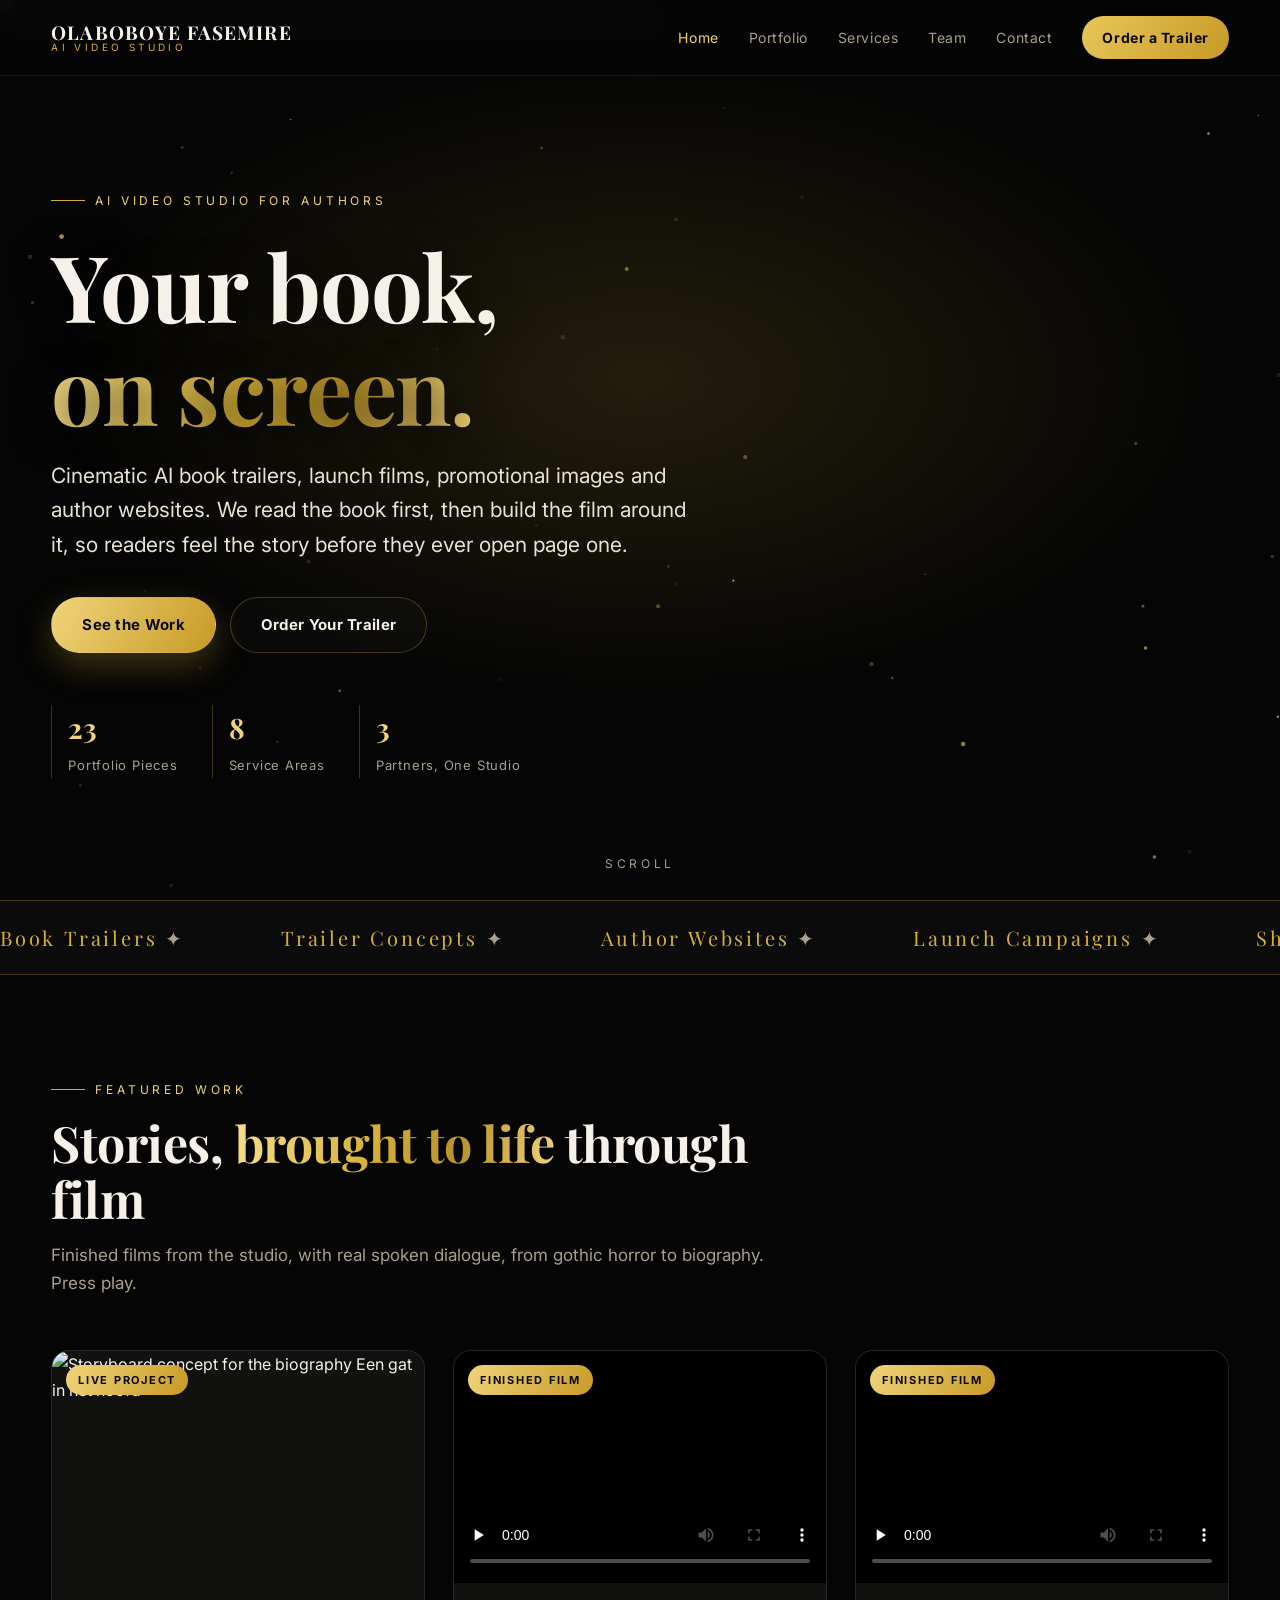
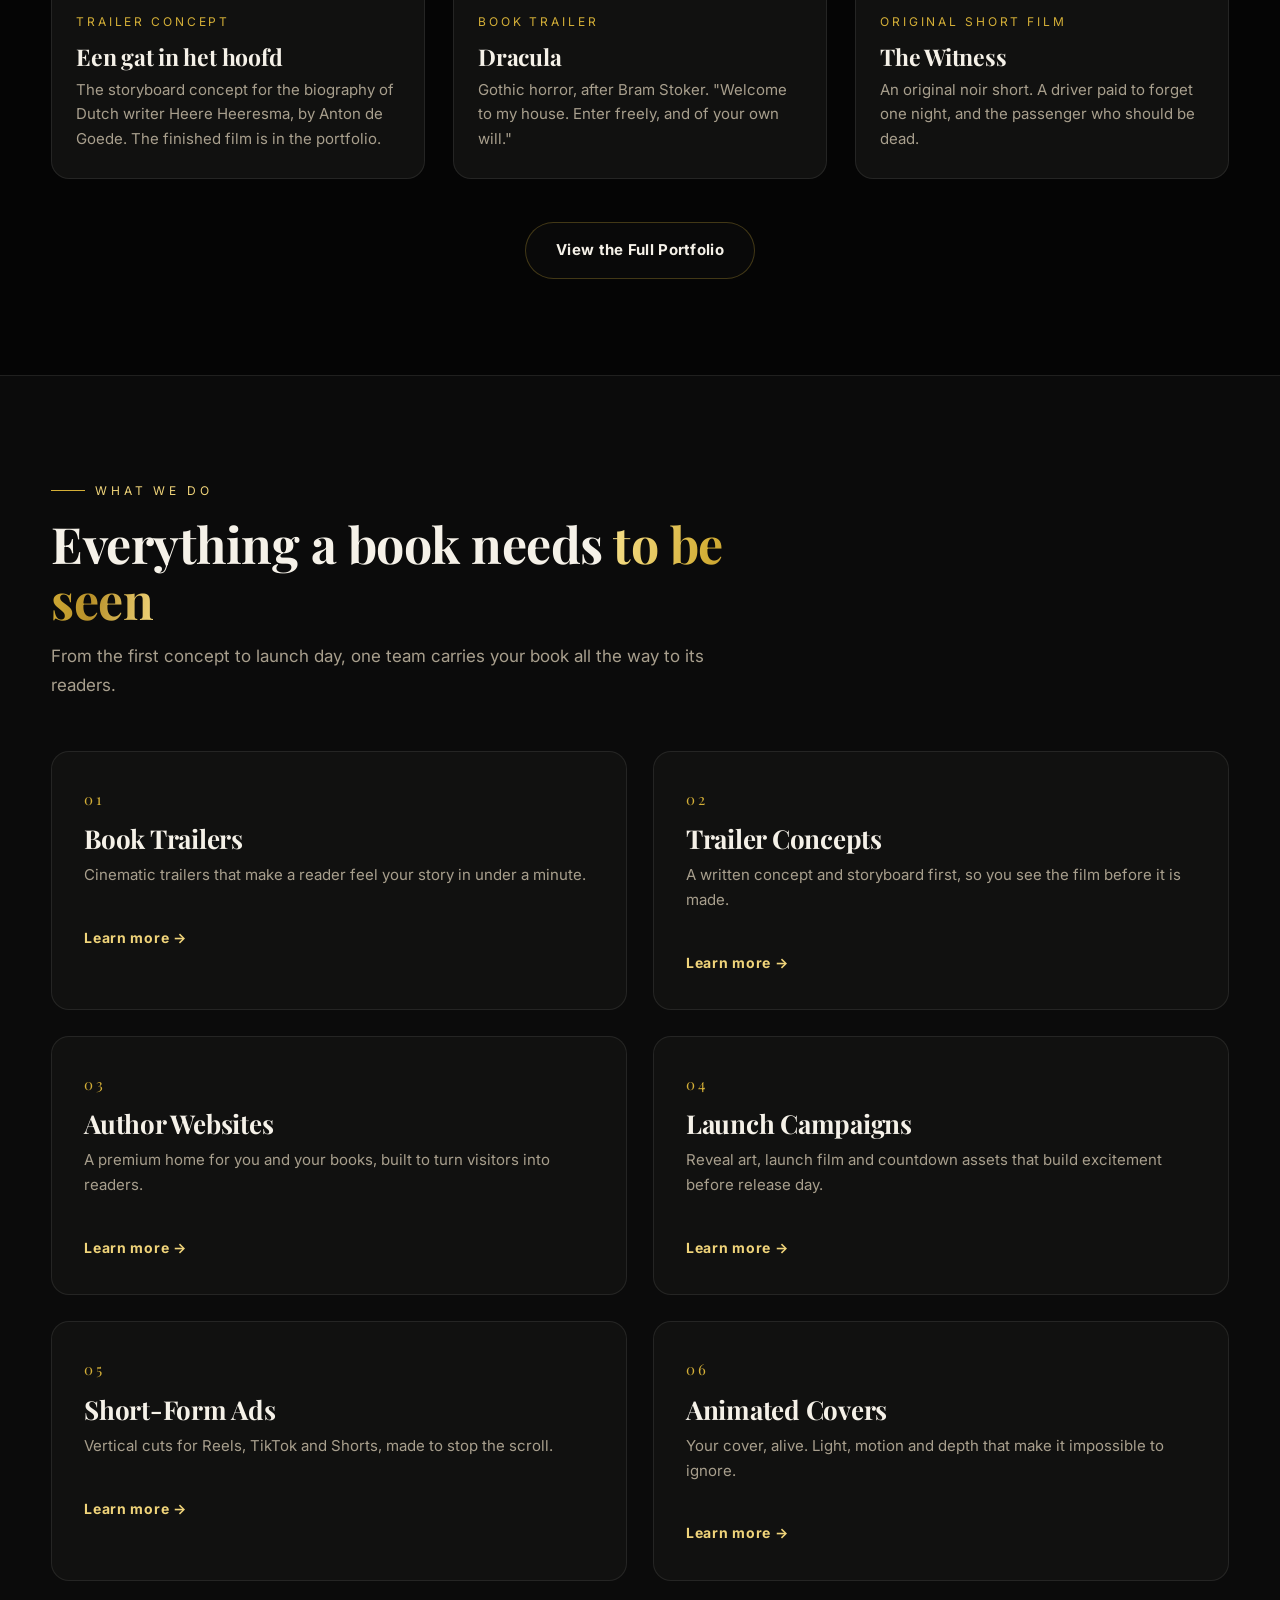
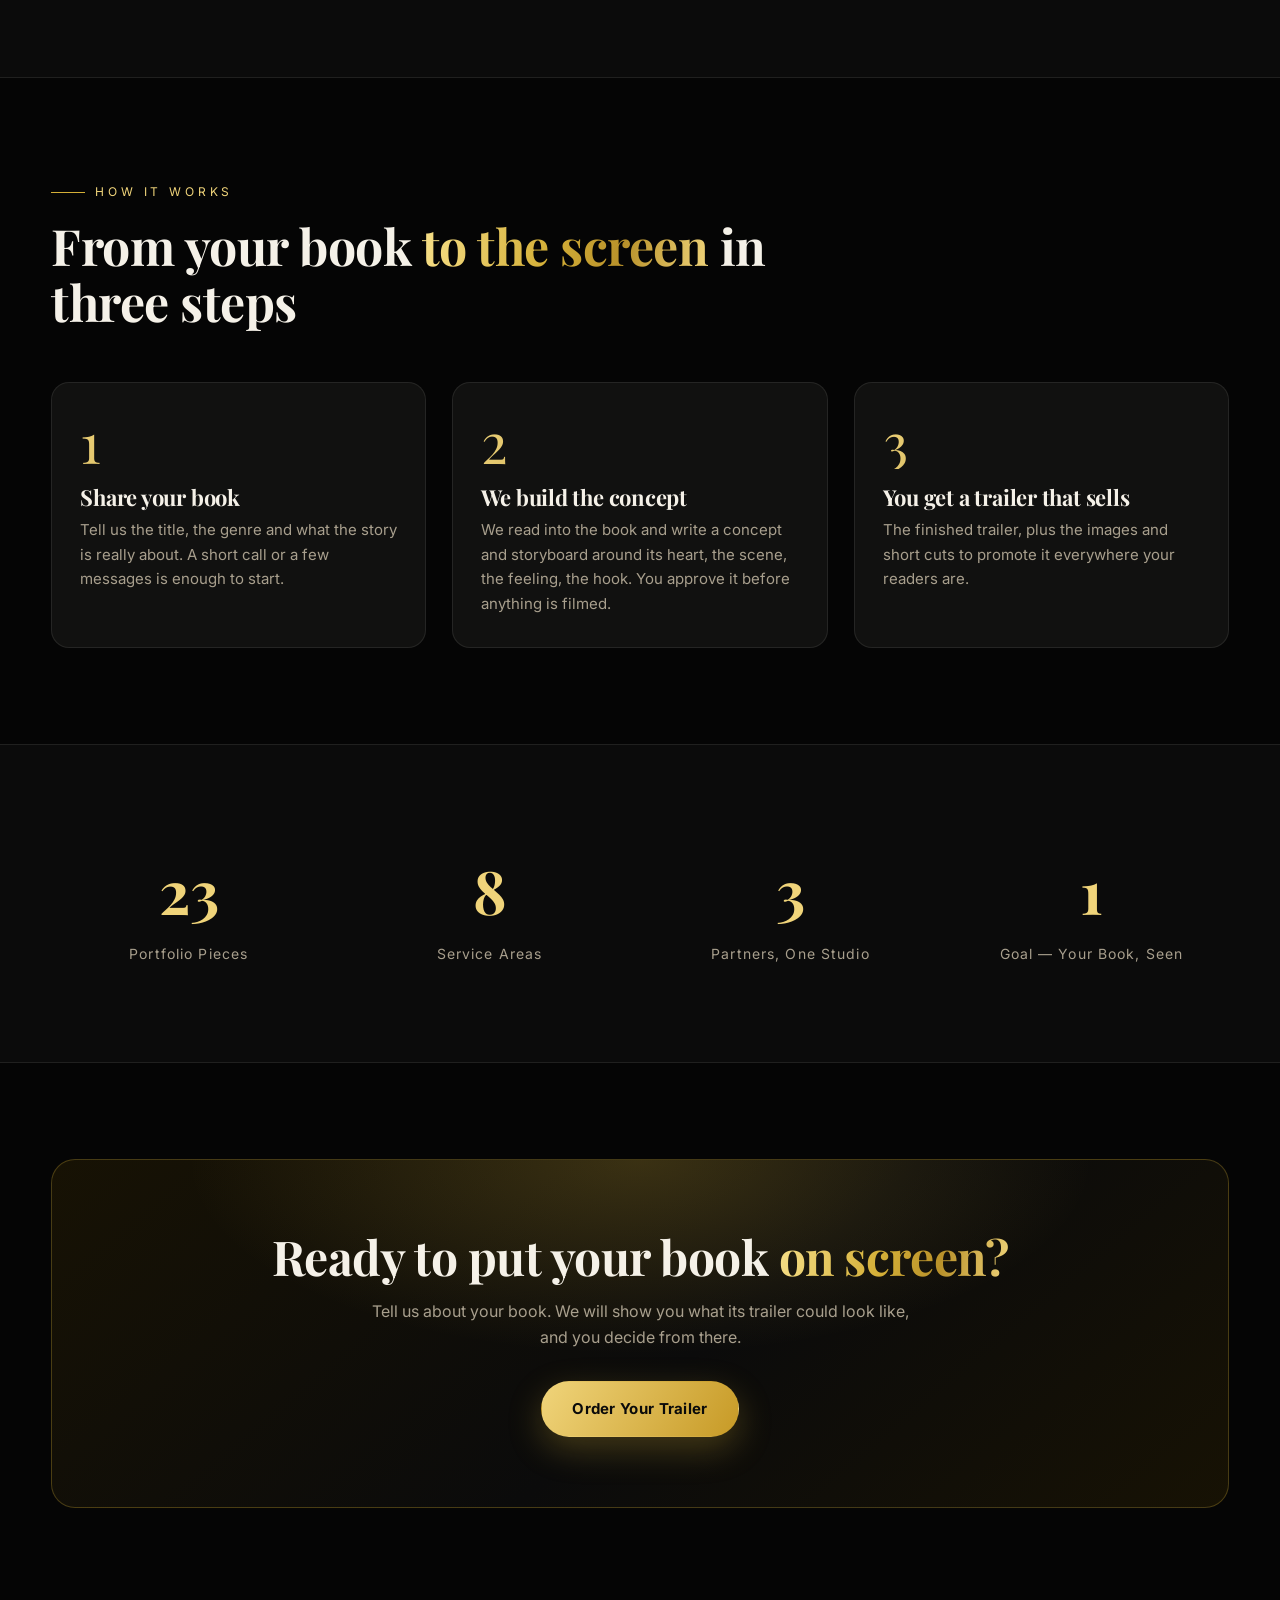
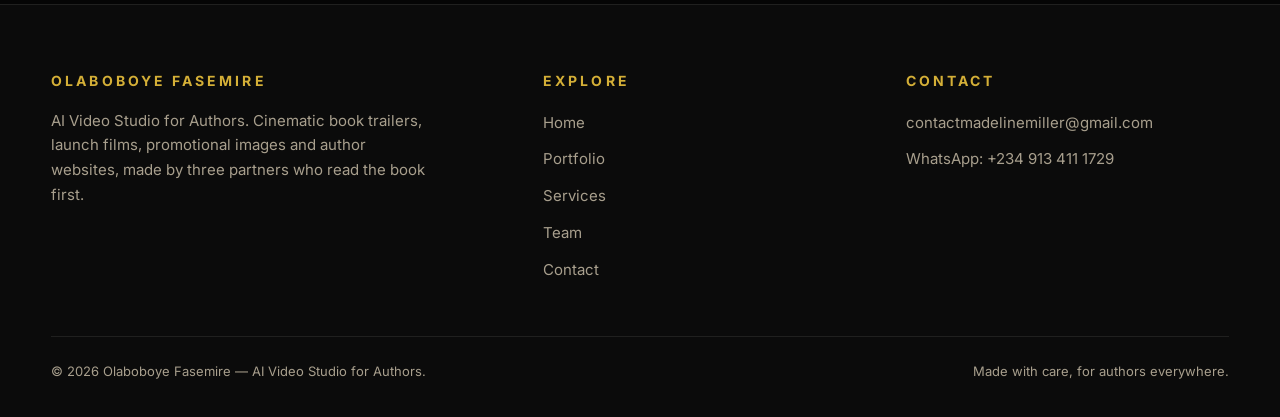
==== index.html @ dd913c68 "AI Video Studio website" ====
<!DOCTYPE html>
<html lang="en">
<head>
  <meta charset="UTF-8">
  <meta name="viewport" content="width=device-width, initial-scale=1.0">
  <title>Olaboboye Fasemire — AI Video Studio for Authors</title>
  <meta name="description" content="Cinematic AI book trailers, launch films, promotional images and author websites. We read the book first, then build the film around it.">
  <link rel="preconnect" href="https://fonts.googleapis.com">
  <link rel="preconnect" href="https://fonts.gstatic.com" crossorigin>
  <link href="https://fonts.googleapis.com/css2?family=Playfair+Display:wght@600;700;800&family=Inter:wght@400;500;600;700&display=swap" rel="stylesheet">
  <link rel="stylesheet" href="styles.css">
</head>
<body data-page="home">

<header class="nav">
  <div class="nav-inner">
    <a class="logo" href="index.html"><strong>OLABOBOYE FASEMIRE</strong><span>AI Video Studio</span></a>
    <nav class="nav-links">
      <a href="index.html" data-nav="home">Home</a>
      <a href="portfolio.html" data-nav="portfolio">Portfolio</a>
      <a href="services.html" data-nav="services">Services</a>
      <a href="team.html" data-nav="team">Team</a>
      <a href="contact.html" data-nav="contact">Contact</a>
      <a class="nav-cta" href="contact.html">Order a Trailer</a>
    </nav>
    <button class="burger" aria-label="Menu">&#9776;</button>
  </div>
</header>

<main>
  <!-- HERO -->
  <section class="hero">
    <div class="hero-bg"><img src="assets/promo-poster.webp" alt="An open book glowing with golden light, pages turning into birds flying into a dark sky"></div>
    <canvas id="gold-dust"></canvas>
    <div class="wrap hero-inner">
      <span class="eyebrow">AI Video Studio for Authors</span>
      <h1>Your book,<br><span class="gold-text">on screen.</span></h1>
      <p class="lead">Cinematic AI book trailers, launch films, promotional images and author websites. We read the book first, then build the film around it, so readers feel the story before they ever open page one.</p>
      <div class="hero-actions">
        <a class="btn btn-gold" href="portfolio.html">See the Work</a>
        <a class="btn btn-ghost" href="contact.html">Order Your Trailer</a>
      </div>
      <div class="hero-meta">
        <div><strong>23</strong><span>Portfolio Pieces</span></div>
        <div><strong>8</strong><span>Service Areas</span></div>
        <div><strong>3</strong><span>Partners, One Studio</span></div>
      </div>
    </div>
    <div class="scroll-hint">Scroll</div>
  </section>

  <!-- MARQUEE -->
  <div class="marquee" aria-hidden="true">
    <div class="marquee-track">
      <span>Book Trailers <i>&#10022;</i></span><span>Trailer Concepts <i>&#10022;</i></span><span>Author Websites <i>&#10022;</i></span><span>Launch Campaigns <i>&#10022;</i></span><span>Short-Form Ads <i>&#10022;</i></span><span>Animated Covers <i>&#10022;</i></span><span>Author Spotlights <i>&#10022;</i></span><span>Promotional Images <i>&#10022;</i></span>
      <span>Book Trailers <i>&#10022;</i></span><span>Trailer Concepts <i>&#10022;</i></span><span>Author Websites <i>&#10022;</i></span><span>Launch Campaigns <i>&#10022;</i></span><span>Short-Form Ads <i>&#10022;</i></span><span>Animated Covers <i>&#10022;</i></span><span>Author Spotlights <i>&#10022;</i></span><span>Promotional Images <i>&#10022;</i></span>
    </div>
  </div>

  <!-- FEATURED WORK -->
  <section class="section">
    <div class="wrap">
      <div class="section-head reveal">
        <span class="eyebrow">Featured Work</span>
        <h2>Stories, <span class="gold-text">brought to life</span> through film</h2>
        <p>Finished films from the studio, with real spoken dialogue, from gothic horror to biography. Press play.</p>
      </div>
      <div class="grid">
        <article class="work-card reveal" data-tilt data-cat="concept">
          <div class="work-media"><img src="assets/concept-heeresma-storyboard.png" alt="Storyboard concept for the biography Een gat in het hoofd"><span class="badge live">Live Project</span></div>
          <div class="work-body">
            <span class="work-cat">Trailer Concept</span>
            <h3>Een gat in het hoofd</h3>
            <p>The storyboard concept for the biography of Dutch writer Heere Heeresma, by Anton de Goede. The finished film is in the portfolio.</p>
          </div>
        </article>
        <article class="work-card reveal" data-tilt data-cat="trailer">
          <div class="work-media video"><video controls preload="none" poster="assets/posters/dracula.jpg" src="assets/videos/dracula.mp4"></video><span class="badge film">Finished Film</span></div>
          <div class="work-body">
            <span class="work-cat">Book Trailer</span>
            <h3>Dracula</h3>
            <p>Gothic horror, after Bram Stoker. "Welcome to my house. Enter freely, and of your own will."</p>
          </div>
        </article>
        <article class="work-card reveal" data-tilt data-cat="trailer">
          <div class="work-media video"><video controls preload="none" poster="assets/posters/the-witness.jpg" src="assets/videos/the-witness.mp4"></video><span class="badge film">Finished Film</span></div>
          <div class="work-body">
            <span class="work-cat">Original Short Film</span>
            <h3>The Witness</h3>
            <p>An original noir short. A driver paid to forget one night, and the passenger who should be dead.</p>
          </div>
        </article>
      </div>
      <div style="text-align:center; margin-top:44px;" class="reveal">
        <a class="btn btn-ghost" href="portfolio.html">View the Full Portfolio</a>
      </div>
    </div>
  </section>

  <!-- SERVICES PREVIEW -->
  <section class="section alt">
    <div class="wrap">
      <div class="section-head reveal">
        <span class="eyebrow">What We Do</span>
        <h2>Everything a book needs <span class="gold-text">to be seen</span></h2>
        <p>From the first concept to launch day, one team carries your book all the way to its readers.</p>
      </div>
      <div class="services-grid">
        <div class="service-card reveal" data-tilt>
          <span class="service-num">01</span>
          <h3>Book Trailers</h3>
          <p>Cinematic trailers that make a reader feel your story in under a minute.</p>
          <a class="card-link" href="services.html">Learn more &rarr;</a>
        </div>
        <div class="service-card reveal" data-tilt>
          <span class="service-num">02</span>
          <h3>Trailer Concepts</h3>
          <p>A written concept and storyboard first, so you see the film before it is made.</p>
          <a class="card-link" href="services.html">Learn more &rarr;</a>
        </div>
        <div class="service-card reveal" data-tilt>
          <span class="service-num">03</span>
          <h3>Author Websites</h3>
          <p>A premium home for you and your books, built to turn visitors into readers.</p>
          <a class="card-link" href="services.html">Learn more &rarr;</a>
        </div>
        <div class="service-card reveal" data-tilt>
          <span class="service-num">04</span>
          <h3>Launch Campaigns</h3>
          <p>Reveal art, launch film and countdown assets that build excitement before release day.</p>
          <a class="card-link" href="services.html">Learn more &rarr;</a>
        </div>
        <div class="service-card reveal" data-tilt>
          <span class="service-num">05</span>
          <h3>Short-Form Ads</h3>
          <p>Vertical cuts for Reels, TikTok and Shorts, made to stop the scroll.</p>
          <a class="card-link" href="services.html">Learn more &rarr;</a>
        </div>
        <div class="service-card reveal" data-tilt>
          <span class="service-num">06</span>
          <h3>Animated Covers</h3>
          <p>Your cover, alive. Light, motion and depth that make it impossible to ignore.</p>
          <a class="card-link" href="services.html">Learn more &rarr;</a>
        </div>
      </div>
    </div>
  </section>

  <!-- HOW IT WORKS -->
  <section class="section">
    <div class="wrap">
      <div class="section-head reveal">
        <span class="eyebrow">How It Works</span>
        <h2>From your book <span class="gold-text">to the screen</span> in three steps</h2>
      </div>
      <div class="steps">
        <div class="step reveal">
          <div class="step-num">1</div>
          <h3>Share your book</h3>
          <p>Tell us the title, the genre and what the story is really about. A short call or a few messages is enough to start.</p>
        </div>
        <div class="step reveal">
          <div class="step-num">2</div>
          <h3>We build the concept</h3>
          <p>We read into the book and write a concept and storyboard around its heart, the scene, the feeling, the hook. You approve it before anything is filmed.</p>
        </div>
        <div class="step reveal">
          <div class="step-num">3</div>
          <h3>You get a trailer that sells</h3>
          <p>The finished trailer, plus the images and short cuts to promote it everywhere your readers are.</p>
        </div>
      </div>
    </div>
  </section>

  <!-- STATS -->
  <section class="section alt">
    <div class="wrap">
      <div class="stats">
        <div class="stat reveal"><strong>23</strong><span>Portfolio Pieces</span></div>
        <div class="stat reveal"><strong>8</strong><span>Service Areas</span></div>
        <div class="stat reveal"><strong>3</strong><span>Partners, One Studio</span></div>
        <div class="stat reveal"><strong>1</strong><span>Goal — Your Book, Seen</span></div>
      </div>
    </div>
  </section>

  <!-- CTA -->
  <section class="section">
    <div class="wrap">
      <div class="cta-band reveal">
        <h2>Ready to put your book <span class="gold-text">on screen?</span></h2>
        <p>Tell us about your book. We will show you what its trailer could look like, and you decide from there.</p>
        <a class="btn btn-gold" href="contact.html">Order Your Trailer</a>
      </div>
    </div>
  </section>
</main>

<footer>
  <div class="wrap">
    <div class="foot-grid">
      <div>
        <h4>Olaboboye Fasemire</h4>
        <p>AI Video Studio for Authors. Cinematic book trailers, launch films, promotional images and author websites, made by three partners who read the book first.</p>
      </div>
      <div>
        <h4>Explore</h4>
        <ul>
          <li><a href="index.html">Home</a></li>
          <li><a href="portfolio.html">Portfolio</a></li>
          <li><a href="services.html">Services</a></li>
          <li><a href="team.html">Team</a></li>
          <li><a href="contact.html">Contact</a></li>
        </ul>
      </div>
      <div>
        <h4>Contact</h4>
        <ul>
          <li><a href="mailto:contactmadelinemiller@gmail.com">contactmadelinemiller@gmail.com</a></li>
          <li><a href="https://wa.me/2349134111729" target="_blank" rel="noopener">WhatsApp: +234 913 411 1729</a></li>
        </ul>
      </div>
    </div>
    <div class="foot-bottom">
      <span>&copy; <span id="year">2026</span> Olaboboye Fasemire — AI Video Studio for Authors.</span>
      <span>Made with care, for authors everywhere.</span>
    </div>
  </div>
</footer>

<div class="lightbox" id="lightbox" role="dialog" aria-label="Image viewer">
  <button class="lightbox-close" aria-label="Close">&times;</button>
  <figure><img src="" alt=""><figcaption></figcaption></figure>
</div>

<script src="script.js"></script>
</body>
</html>
---- styles.css ----
/* ============================================================
   OLABOBOYE FASEMIRE — AI VIDEO STUDIO FOR AUTHORS
   Black primary, gold accent. Premium, cinematic, animated.
   ============================================================ */
:root {
  --black: #050505;
  --coal: #0b0b0b;
  --panel: #111110;
  --panel-2: #161614;
  --gold: #d4af37;
  --gold-2: #f0d47a;
  --gold-3: #a8821f;
  --cream: #f5f1e8;
  --muted: #a89f8d;
  --line: rgba(212, 175, 55, 0.28);
  --line-soft: rgba(245, 241, 232, 0.09);
  --shadow: 0 24px 60px rgba(0, 0, 0, 0.6);
  --radius: 18px;
}

* { margin: 0; padding: 0; box-sizing: border-box; }

html { scroll-behavior: smooth; }

body {
  background: var(--black);
  color: var(--cream);
  font-family: "Inter", system-ui, -apple-system, sans-serif;
  font-size: 16px;
  line-height: 1.65;
  overflow-x: hidden;
}

img { display: block; max-width: 100%; }
a { color: inherit; text-decoration: none; }
ul { list-style: none; }

h1, h2, h3, .serif {
  font-family: "Playfair Display", Georgia, serif;
  font-weight: 700;
  line-height: 1.12;
  letter-spacing: -0.01em;
}

.gold-text {
  background: linear-gradient(100deg, #f7e08a 0%, #d4af37 45%, #b8912a 70%, #f0d47a 100%);
  -webkit-background-clip: text;
  background-clip: text;
  color: transparent;
}

.wrap { width: min(1180px, 92%); margin: 0 auto; }

/* ---------- Nav ---------- */
.nav {
  position: fixed; inset: 0 0 auto 0; z-index: 50;
  background: rgba(5, 5, 5, 0.82);
  backdrop-filter: blur(14px);
  -webkit-backdrop-filter: blur(14px);
  border-bottom: 1px solid var(--line-soft);
}
.nav-inner {
  width: min(1180px, 92%); margin: 0 auto;
  display: flex; align-items: center; justify-content: space-between;
  padding: 16px 0;
}
.logo { display: flex; flex-direction: column; line-height: 1.1; }
.logo strong {
  font-family: "Playfair Display", Georgia, serif;
  font-size: 19px; letter-spacing: 0.06em; color: var(--cream);
}
.logo span { font-size: 10px; letter-spacing: 0.34em; color: var(--gold); text-transform: uppercase; }
.nav-links { display: flex; gap: 30px; align-items: center; }
.nav-links a {
  font-size: 14px; letter-spacing: 0.04em; color: var(--muted);
  transition: color 0.25s;
}
.nav-links a:hover, .nav-links a.active { color: var(--gold-2); }
.nav-cta {
  background: linear-gradient(120deg, #e8c65a, #c79a26);
  color: #0a0a0a !important; font-weight: 700;
  padding: 10px 20px; border-radius: 999px; font-size: 14px;
  transition: transform 0.25s, box-shadow 0.25s;
}
.nav-cta:hover { transform: translateY(-2px); box-shadow: 0 10px 30px rgba(212, 175, 55, 0.35); }
.burger { display: none; background: none; border: 1px solid var(--line); color: var(--gold-2); font-size: 20px; padding: 6px 12px; border-radius: 10px; cursor: pointer; }

/* ---------- Buttons ---------- */
.btn {
  display: inline-block; padding: 15px 30px; border-radius: 999px;
  font-weight: 700; font-size: 15px; letter-spacing: 0.02em;
  transition: transform 0.25s, box-shadow 0.25s, background 0.25s;
  border: 1px solid transparent; cursor: pointer;
}
.btn-gold {
  background: linear-gradient(120deg, #f0d47a, #c79a26);
  color: #0a0a0a; box-shadow: 0 12px 34px rgba(212, 175, 55, 0.28);
}
.btn-gold:hover { transform: translateY(-3px); box-shadow: 0 18px 44px rgba(212, 175, 55, 0.4); }
.btn-ghost { border-color: var(--line); color: var(--cream); background: rgba(255, 255, 255, 0.02); }
.btn-ghost:hover { border-color: var(--gold); color: var(--gold-2); transform: translateY(-3px); }

/* ---------- Hero ---------- */
.hero {
  position: relative; min-height: 100svh;
  display: flex; align-items: center;
  padding: 150px 0 90px; overflow: hidden;
}
.hero-bg { position: absolute; inset: 0; z-index: 0; }
.hero-bg img { width: 100%; height: 100%; object-fit: cover; object-position: center 30%; }
.hero-bg::after {
  content: ""; position: absolute; inset: 0;
  background:
    radial-gradient(ellipse 70% 55% at 50% 42%, rgba(212, 175, 55, 0.14), transparent 65%),
    linear-gradient(180deg, rgba(5,5,5,0.82) 0%, rgba(5,5,5,0.55) 45%, rgba(5,5,5,0.97) 100%);
}
#gold-dust { position: absolute; inset: 0; z-index: 1; pointer-events: none; }
.hero-inner { position: relative; z-index: 2; }
.eyebrow {
  display: inline-flex; align-items: center; gap: 10px;
  font-size: 12px; letter-spacing: 0.32em; text-transform: uppercase; color: var(--gold-2);
}
.eyebrow::before { content: ""; width: 34px; height: 1px; background: var(--gold); }
.hero h1 { font-size: clamp(46px, 7.2vw, 92px); margin: 22px 0 20px; text-shadow: 0 6px 40px rgba(0,0,0,0.7); }
.hero p.lead { font-size: clamp(17px, 2vw, 21px); color: #e8e2d4; max-width: 640px; }
.hero-actions { display: flex; gap: 14px; flex-wrap: wrap; margin-top: 34px; }
.hero-meta { display: flex; gap: 34px; flex-wrap: wrap; margin-top: 52px; }
.hero-meta div { border-left: 1px solid var(--line); padding-left: 16px; }
.hero-meta strong { display: block; font-family: "Playfair Display", Georgia, serif; font-size: 28px; color: var(--gold-2); }
.hero-meta span { font-size: 13px; color: var(--muted); letter-spacing: 0.06em; }
.scroll-hint { position: absolute; bottom: 26px; left: 50%; transform: translateX(-50%); z-index: 2; color: var(--muted); font-size: 12px; letter-spacing: 0.3em; text-transform: uppercase; animation: bob 2.2s ease-in-out infinite; }
@keyframes bob { 0%, 100% { transform: translate(-50%, 0); } 50% { transform: translate(-50%, 8px); } }

/* ---------- Page hero (inner pages) ---------- */
.page-hero { padding: 170px 0 60px; position: relative; overflow: hidden; }
.page-hero::after {
  content: ""; position: absolute; inset: 0; pointer-events: none;
  background: radial-gradient(ellipse 60% 50% at 50% 0%, rgba(212, 175, 55, 0.12), transparent 70%);
}
.page-hero h1 { font-size: clamp(38px, 5.4vw, 64px); margin: 18px 0 14px; position: relative; z-index: 1; }
.page-hero p { color: var(--muted); max-width: 640px; font-size: 18px; position: relative; z-index: 1; }

/* ---------- Sections ---------- */
.section { padding: 96px 0; }
.section.alt { background: var(--coal); border-top: 1px solid var(--line-soft); border-bottom: 1px solid var(--line-soft); }
.section-head { max-width: 720px; margin-bottom: 52px; }
.section-head.center { margin-left: auto; margin-right: auto; text-align: center; }
.section-head.center .eyebrow::after { content: ""; width: 34px; height: 1px; background: var(--gold); }
.section-head h2 { font-size: clamp(32px, 4.4vw, 50px); margin: 16px 0 14px; }
.section-head p { color: var(--muted); font-size: 17px; }

/* ---------- Marquee ---------- */
.marquee { border-top: 1px solid var(--line); border-bottom: 1px solid var(--line); padding: 20px 0; overflow: hidden; background: var(--coal); }
.marquee-track { display: flex; gap: 48px; width: max-content; animation: scroll 30s linear infinite; }
.marquee-track span { font-family: "Playfair Display", Georgia, serif; font-size: 20px; letter-spacing: 0.14em; color: var(--gold); white-space: nowrap; }
.marquee-track span i { color: var(--muted); font-style: normal; margin-right: 48px; }
@keyframes scroll { to { transform: translateX(-50%); } }

/* ---------- Work cards ---------- */
.grid { display: grid; grid-template-columns: repeat(3, 1fr); gap: 28px; }
.work-card {
  background: var(--panel); border: 1px solid var(--line-soft);
  border-radius: var(--radius); overflow: hidden;
  transition: border-color 0.3s, box-shadow 0.3s;
  transform-style: preserve-3d; will-change: transform;
}
.work-card:hover { border-color: var(--line); box-shadow: var(--shadow), 0 0 0 1px rgba(212, 175, 55, 0.25); }
.work-media { position: relative; aspect-ratio: 16 / 10; overflow: hidden; cursor: pointer; }
.work-media.tall { aspect-ratio: 4 / 5; }
.work-media img { width: 100%; height: 100%; object-fit: cover; transition: transform 0.7s cubic-bezier(0.2, 0.6, 0.2, 1); }
.work-card:hover .work-media img { transform: scale(1.07); }
.work-media::after {
  content: "View"; position: absolute; inset: auto 14px 14px auto;
  background: rgba(5, 5, 5, 0.75); border: 1px solid var(--line);
  color: var(--gold-2); font-size: 12px; letter-spacing: 0.18em; text-transform: uppercase;
  padding: 7px 14px; border-radius: 999px; opacity: 0; transition: opacity 0.3s;
}
.work-card:hover .work-media::after { opacity: 1; }
.badge {
  position: absolute; top: 14px; left: 14px; z-index: 2;
  font-size: 11px; font-weight: 700; letter-spacing: 0.16em; text-transform: uppercase;
  padding: 6px 12px; border-radius: 999px;
}
.badge.sample { background: rgba(5, 5, 5, 0.8); color: var(--gold-2); border: 1px solid var(--line); }
.badge.live { background: linear-gradient(120deg, #f0d47a, #c79a26); color: #0a0a0a; }
.work-body { padding: 24px 24px 26px; }
.work-cat { font-size: 12px; letter-spacing: 0.24em; text-transform: uppercase; color: var(--gold); }
.work-body h3 { font-size: 23px; margin: 10px 0 8px; }
.work-body p { color: var(--muted); font-size: 15px; }

/* ---------- Filters ---------- */
.filters { display: flex; gap: 10px; flex-wrap: wrap; margin: 0 0 40px; }
.filter-btn {
  background: var(--panel); border: 1px solid var(--line-soft); color: var(--muted);
  padding: 10px 18px; border-radius: 999px; font-size: 14px; cursor: pointer;
  transition: all 0.25s;
}
.filter-btn:hover { color: var(--cream); border-color: var(--line); }
.filter-btn.active { background: linear-gradient(120deg, #f0d47a, #c79a26); color: #0a0a0a; border-color: transparent; font-weight: 700; }
.work-card.hide { display: none; }
.note {
  margin-top: 44px; padding: 20px 24px; border: 1px solid var(--line);
  border-radius: var(--radius); background: rgba(212, 175, 55, 0.05);
  color: var(--muted); font-size: 15px;
}
.note strong { color: var(--gold-2); }

/* ---------- Services ---------- */
.services-grid { display: grid; grid-template-columns: repeat(2, 1fr); gap: 26px; }
.service-card {
  background: var(--panel); border: 1px solid var(--line-soft);
  border-radius: var(--radius); padding: 34px 32px;
  transition: border-color 0.3s, transform 0.3s, box-shadow 0.3s;
}
.service-card:hover { border-color: var(--line); transform: translateY(-5px); box-shadow: var(--shadow); }
.service-num { font-family: "Playfair Display", Georgia, serif; font-size: 15px; color: var(--gold); letter-spacing: 0.2em; }
.service-card h3 { font-size: 26px; margin: 12px 0 10px; }
.service-card > p { color: var(--muted); font-size: 15px; margin-bottom: 18px; }
.service-card ul li { padding: 7px 0 7px 26px; position: relative; color: #d8d2c2; font-size: 15px; }
.service-card ul li::before { content: ""; position: absolute; left: 0; top: 15px; width: 12px; height: 2px; background: var(--gold); }
.service-card .card-link { display: inline-block; margin-top: 20px; color: var(--gold-2); font-weight: 700; font-size: 14px; letter-spacing: 0.05em; }
.service-card .card-link:hover { text-decoration: underline; }

/* ---------- Steps / How it works ---------- */
.steps { display: grid; grid-template-columns: repeat(3, 1fr); gap: 26px; }
.step { position: relative; padding: 30px 28px; border: 1px solid var(--line-soft); border-radius: var(--radius); background: var(--panel); }
.step .step-num {
  font-family: "Playfair Display", Georgia, serif; font-size: 56px; line-height: 1;
  background: linear-gradient(120deg, #f0d47a, #8a6a17);
  -webkit-background-clip: text; background-clip: text; color: transparent;
}
.step h3 { font-size: 22px; margin: 16px 0 8px; }
.step p { color: var(--muted); font-size: 15px; }

/* ---------- Stats ---------- */
.stats { display: grid; grid-template-columns: repeat(4, 1fr); gap: 26px; text-align: center; }
.stat strong { display: block; font-family: "Playfair Display", Georgia, serif; font-size: clamp(40px, 5vw, 60px); color: var(--gold-2); }
.stat span { color: var(--muted); font-size: 14px; letter-spacing: 0.08em; }

/* ---------- Team ---------- */
.team-grid { display: grid; grid-template-columns: repeat(3, 1fr); gap: 28px; }
.team-card {
  background: var(--panel); border: 1px solid var(--line-soft);
  border-radius: var(--radius); padding: 38px 30px; text-align: center;
  transition: border-color 0.3s, transform 0.3s, box-shadow 0.3s;
}
.team-card:hover { border-color: var(--line); transform: translateY(-5px); box-shadow: var(--shadow); }
.monogram {
  width: 96px; height: 96px; margin: 0 auto 22px; border-radius: 50%;
  display: flex; align-items: center; justify-content: center;
  font-family: "Playfair Display", Georgia, serif; font-size: 36px; font-weight: 700;
  color: #0a0a0a; background: linear-gradient(140deg, #f0d47a, #b8912a);
  box-shadow: 0 0 0 1px var(--line), 0 14px 34px rgba(212, 175, 55, 0.25);
}
.team-card h3 { font-size: 25px; }
.team-role { color: var(--gold); font-size: 13px; letter-spacing: 0.22em; text-transform: uppercase; margin: 8px 0 16px; }
.team-card p { color: var(--muted); font-size: 15px; }

/* ---------- CTA band ---------- */
.cta-band {
  border-radius: calc(var(--radius) + 6px); overflow: hidden; position: relative;
  padding: 70px 40px; text-align: center;
  background: linear-gradient(140deg, #171204, #0b0b0b 55%, #171204);
  border: 1px solid var(--line);
}
.cta-band::before {
  content: ""; position: absolute; inset: 0; pointer-events: none;
  background: radial-gradient(ellipse 55% 80% at 50% 0%, rgba(212, 175, 55, 0.22), transparent 70%);
}
.cta-band h2 { font-size: clamp(30px, 4.4vw, 48px); margin-bottom: 14px; position: relative; }
.cta-band p { color: var(--muted); max-width: 560px; margin: 0 auto 30px; position: relative; }
.cta-band .btn { position: relative; }

/* ---------- Forms ---------- */
.form-card {
  background: var(--panel); border: 1px solid var(--line-soft);
  border-radius: var(--radius); padding: 40px 36px;
}
.form-row { display: grid; grid-template-columns: 1fr 1fr; gap: 20px; }
.field { margin-bottom: 20px; }
.field label { display: block; font-size: 13px; letter-spacing: 0.14em; text-transform: uppercase; color: var(--muted); margin-bottom: 8px; }
.field input, .field select, .field textarea {
  width: 100%; background: var(--coal); border: 1px solid var(--line-soft);
  border-radius: 12px; padding: 14px 16px; color: var(--cream);
  font-family: inherit; font-size: 15px; outline: none; transition: border-color 0.25s;
}
.field input:focus, .field select:focus, .field textarea:focus { border-color: var(--gold); }
.field textarea { min-height: 130px; resize: vertical; }
.contact-grid { display: grid; grid-template-columns: 1.5fr 1fr; gap: 28px; align-items: start; }
.contact-side { display: flex; flex-direction: column; gap: 18px; }
.contact-tile {
  display: block; background: var(--panel); border: 1px solid var(--line-soft);
  border-radius: var(--radius); padding: 24px 26px; transition: border-color 0.3s, transform 0.3s;
}
.contact-tile:hover { border-color: var(--line); transform: translateY(-3px); }
.contact-tile span { font-size: 12px; letter-spacing: 0.24em; text-transform: uppercase; color: var(--gold); }
.contact-tile strong { display: block; font-size: 18px; margin: 8px 0 4px; }
.contact-tile p { color: var(--muted); font-size: 14px; }

/* ---------- Footer ---------- */
footer { border-top: 1px solid var(--line-soft); background: var(--coal); padding: 64px 0 34px; }
.foot-grid { display: grid; grid-template-columns: 1.4fr 1fr 1fr; gap: 40px; margin-bottom: 44px; }
.foot-grid h4 { font-size: 14px; letter-spacing: 0.22em; text-transform: uppercase; color: var(--gold); margin-bottom: 16px; }
.foot-grid ul li { margin-bottom: 10px; }
.foot-grid ul a { color: var(--muted); font-size: 15px; }
.foot-grid ul a:hover { color: var(--gold-2); }
.foot-grid p { color: var(--muted); font-size: 15px; max-width: 380px; }
.foot-bottom { border-top: 1px solid var(--line-soft); padding-top: 24px; display: flex; justify-content: space-between; gap: 16px; flex-wrap: wrap; color: var(--muted); font-size: 13px; }

/* ---------- Lightbox ---------- */
.lightbox {
  position: fixed; inset: 0; z-index: 100; display: none;
  background: rgba(3, 3, 3, 0.94); align-items: center; justify-content: center;
  padding: 5vh 5vw; cursor: pointer;
}
.lightbox.open { display: flex; }
.lightbox figure { max-width: 960px; width: 100%; }
.lightbox img { width: 100%; max-height: 76vh; object-fit: contain; border-radius: 12px; border: 1px solid var(--line); }
.lightbox figcaption { text-align: center; color: var(--muted); margin-top: 14px; font-size: 15px; }
.lightbox figcaption strong { color: var(--gold-2); }
.lightbox-close { position: absolute; top: 20px; right: 26px; background: none; border: 1px solid var(--line); color: var(--cream); font-size: 22px; width: 46px; height: 46px; border-radius: 50%; cursor: pointer; }

/* ---------- Reveal animation ---------- */
.reveal { opacity: 0; transform: translateY(26px); transition: opacity 0.8s ease, transform 0.8s cubic-bezier(0.2, 0.6, 0.2, 1); }
.reveal.in { opacity: 1; transform: translateY(0); }

/* ---------- Responsive ---------- */
@media (max-width: 960px) {
  .grid, .team-grid { grid-template-columns: repeat(2, 1fr); }
  .services-grid { grid-template-columns: 1fr; }
  .steps { grid-template-columns: 1fr; }
  .stats { grid-template-columns: repeat(2, 1fr); }
  .contact-grid { grid-template-columns: 1fr; }
  .foot-grid { grid-template-columns: 1fr 1fr; }
}
@media (max-width: 680px) {
  .grid, .team-grid { grid-template-columns: 1fr; }
  .nav-links {
    display: none; position: absolute; top: 100%; left: 0; right: 0;
    background: rgba(5, 5, 5, 0.97); flex-direction: column; align-items: flex-start;
    padding: 20px 5%; gap: 18px; border-bottom: 1px solid var(--line);
  }
  .nav-links.open { display: flex; }
  .burger { display: block; }
  .form-row { grid-template-columns: 1fr; }
  .section { padding: 70px 0; }
  .foot-grid { grid-template-columns: 1fr; }
  .hero-meta { gap: 20px; }
}
@media (prefers-reduced-motion: reduce) {
  *, *::before, *::after { animation-duration: 0.01ms !important; transition-duration: 0.01ms !important; }
  html { scroll-behavior: auto; }
}

/* ---------- Video cards ---------- */
.work-media video { width: 100%; height: 100%; object-fit: cover; display: block; background: #000; }
.work-media.video { cursor: default; }
.work-media.video::after { content: none; }
.badge.film { background: linear-gradient(120deg, #f0d47a, #c79a26); color: #0a0a0a; }
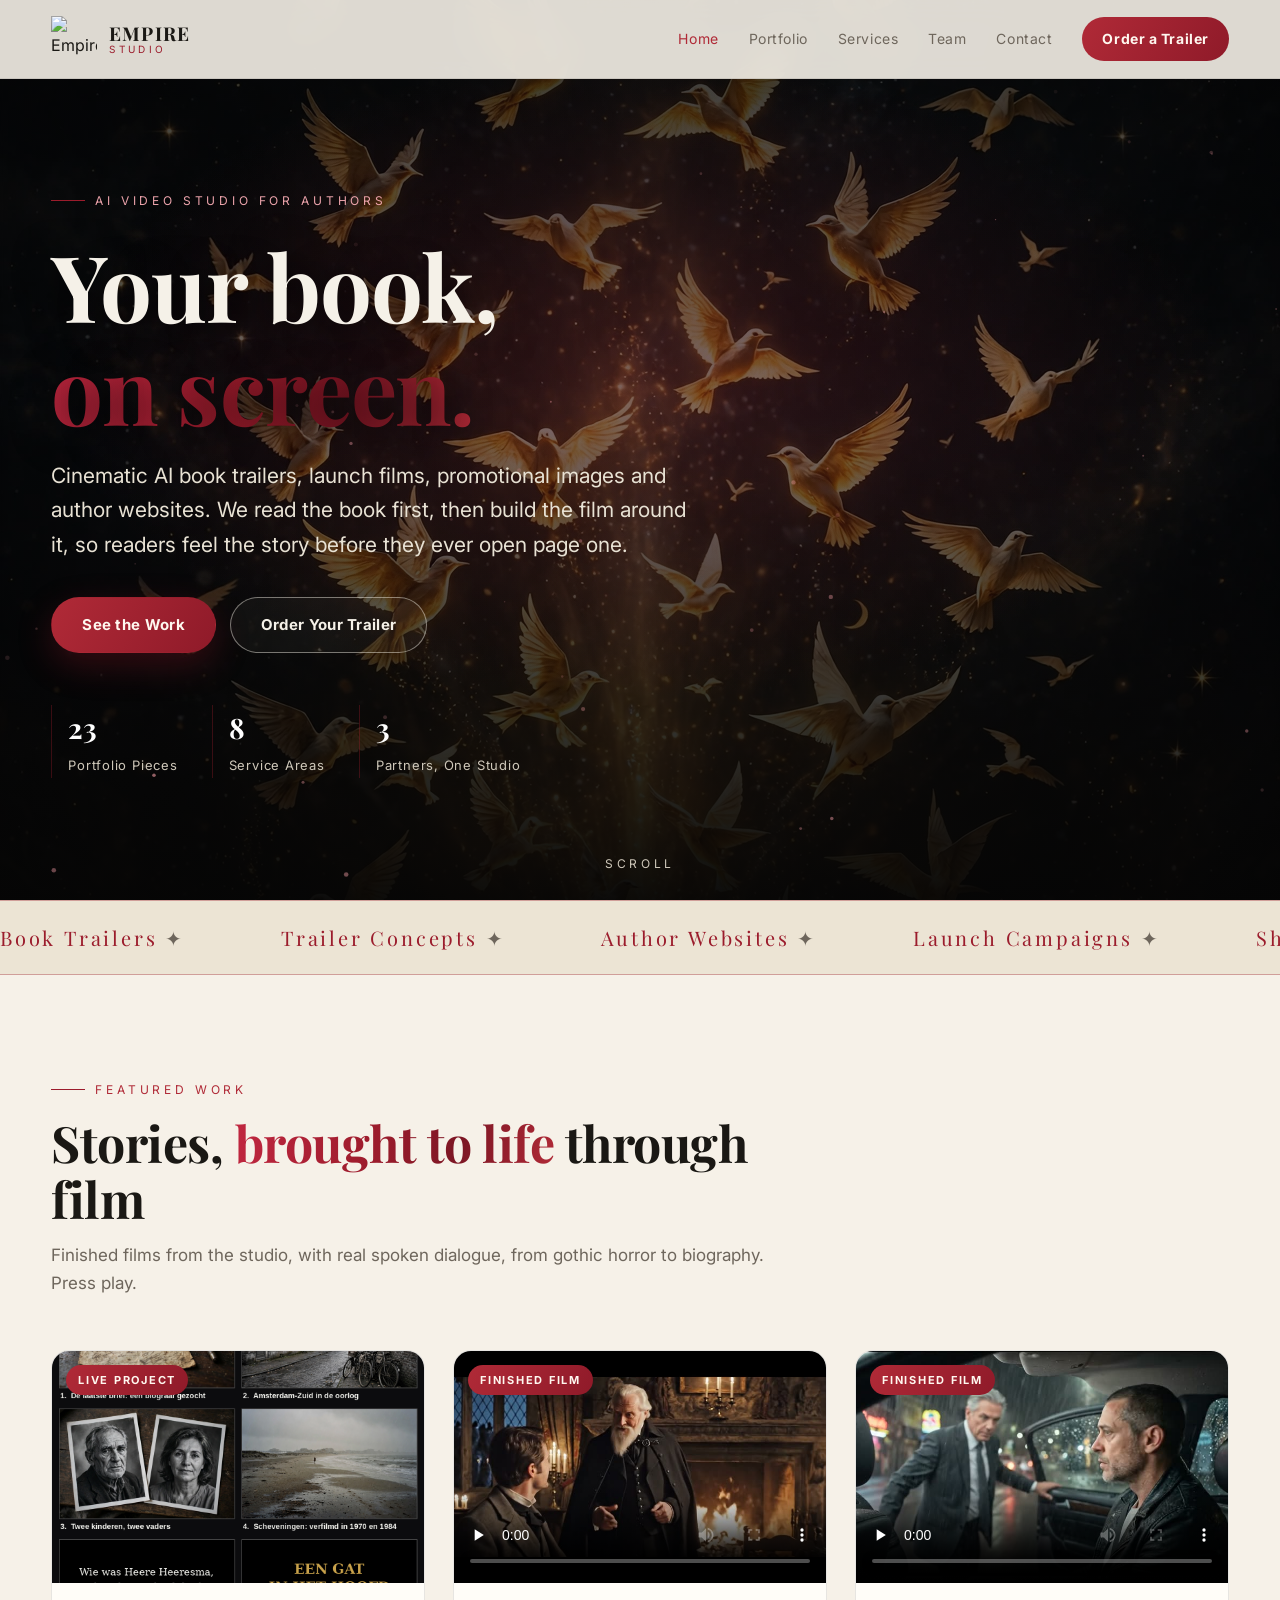
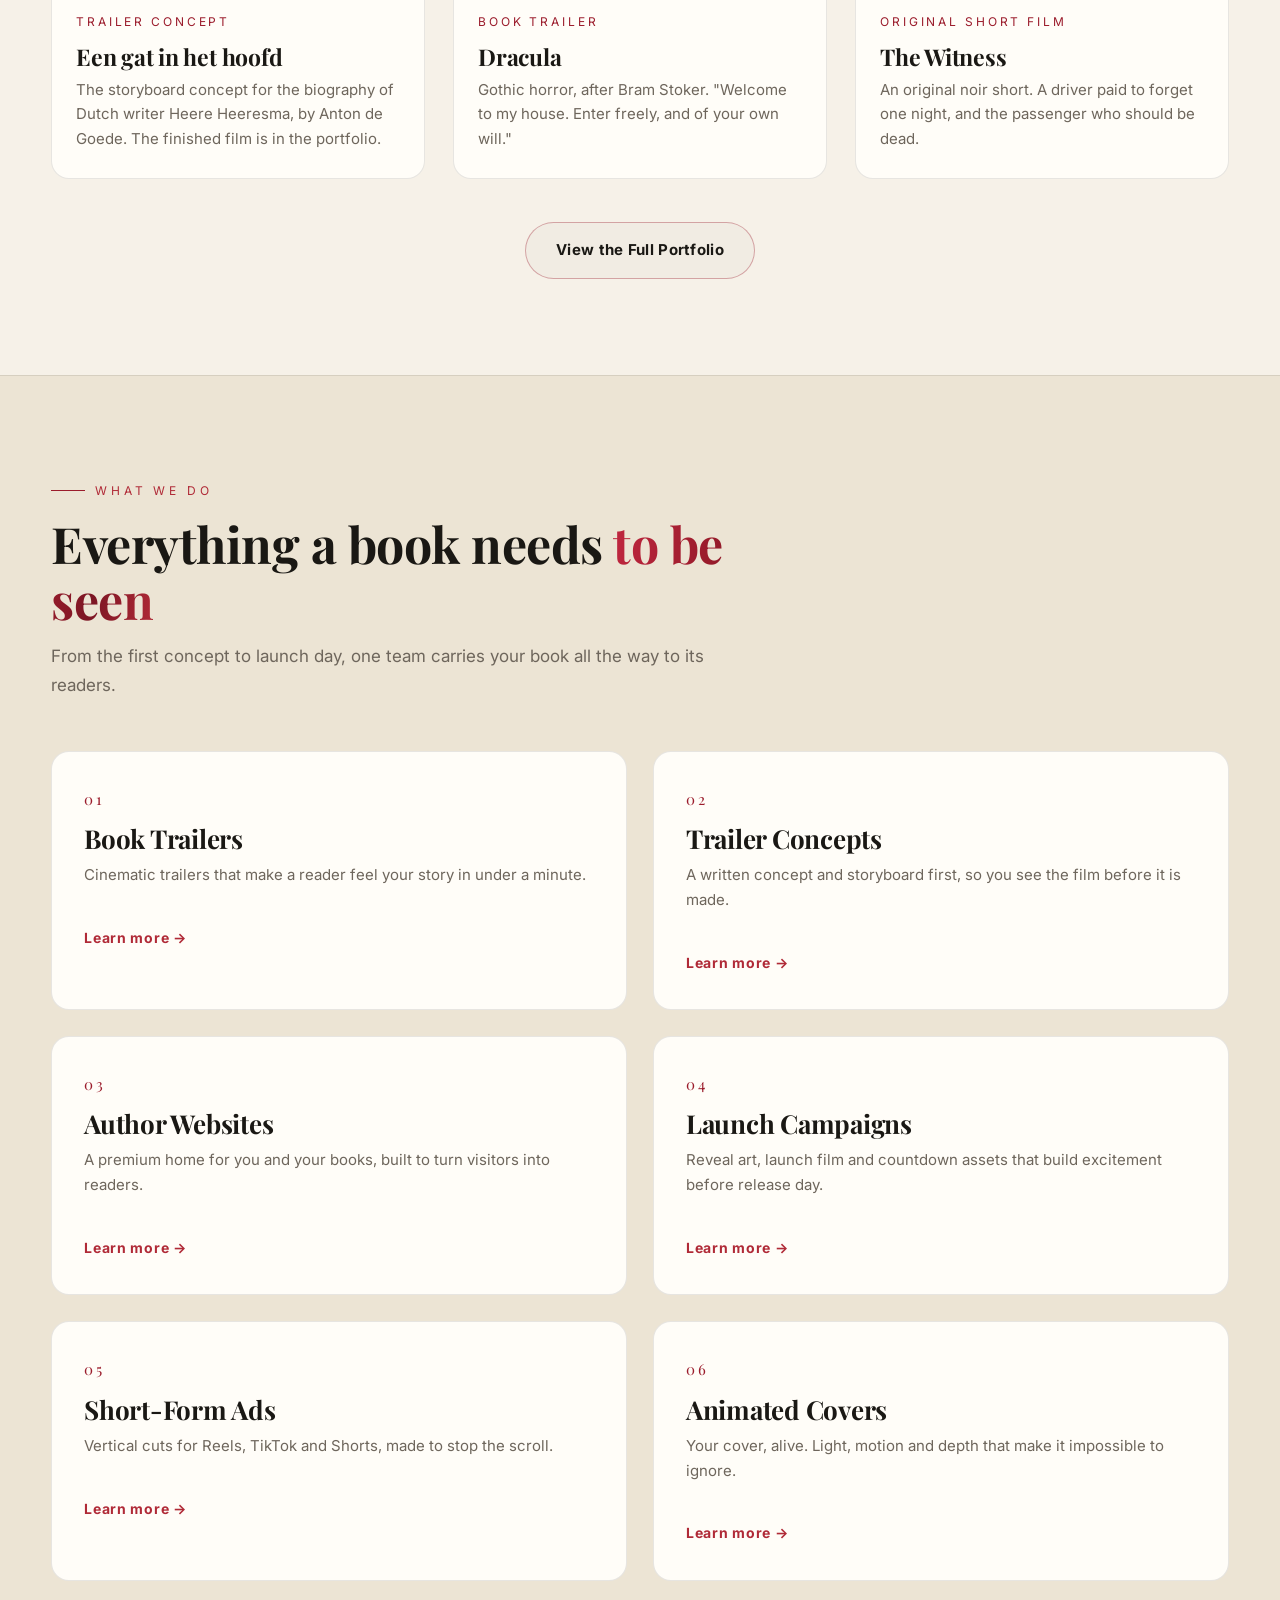
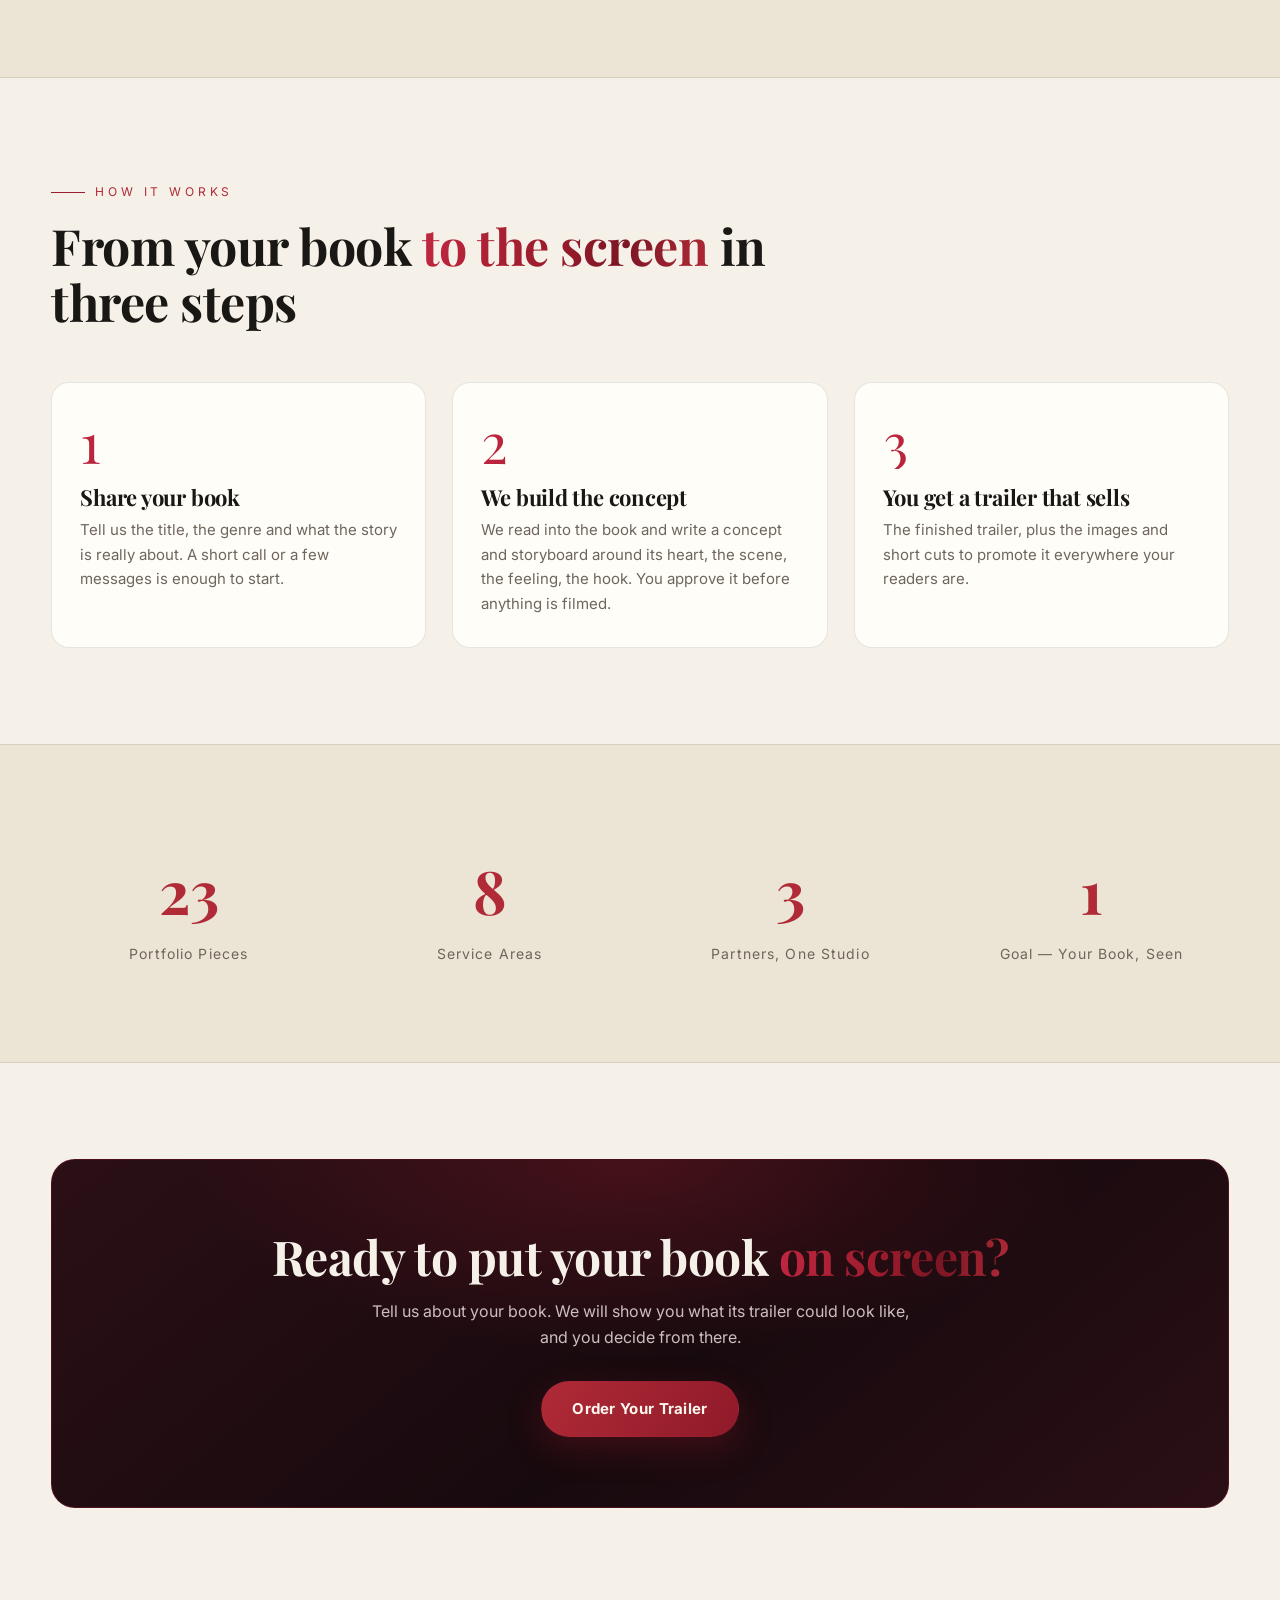
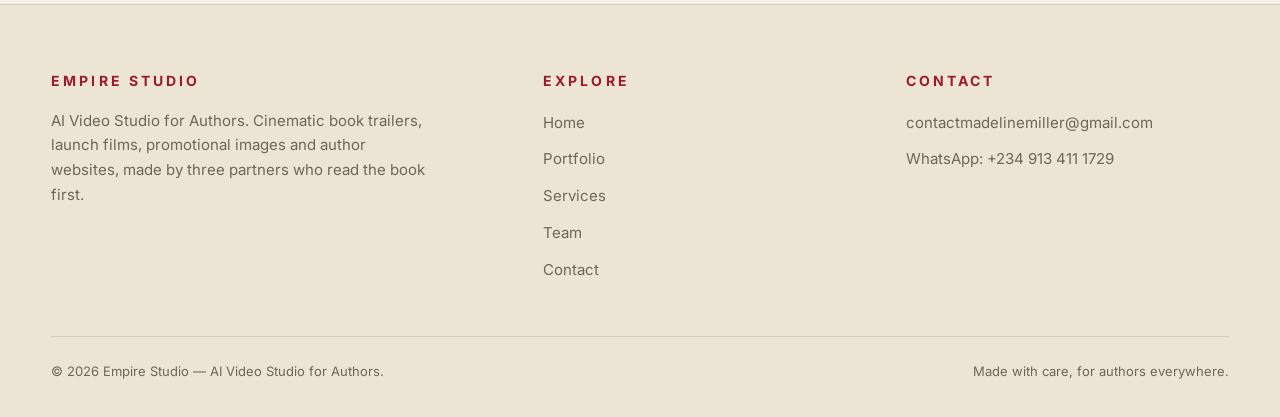
==== commit 23bcf2ab: "Rebrand: Empire Studio, Paper and Ink theme" ====
--- a/index.html
+++ b/index.html
@@ -3,7 +3,8 @@
 <head>
   <meta charset="UTF-8">
   <meta name="viewport" content="width=device-width, initial-scale=1.0">
-  <title>Olaboboye Fasemire — AI Video Studio for Authors</title>
+  <title>Empire Studio — AI Video Studio for Authors</title>
+  <link rel="icon" type="image/png" href="assets/logo-mark.png">
   <meta name="description" content="Cinematic AI book trailers, launch films, promotional images and author websites. We read the book first, then build the film around it.">
   <link rel="preconnect" href="https://fonts.googleapis.com">
   <link rel="preconnect" href="https://fonts.gstatic.com" crossorigin>
@@ -14,7 +15,7 @@
 
 <header class="nav">
   <div class="nav-inner">
-    <a class="logo" href="index.html"><strong>OLABOBOYE FASEMIRE</strong><span>AI Video Studio</span></a>
+    <a class="logo" href="index.html"><img class="logo-mark" src="assets/logo-mark.png" alt="Empire Studio logo"><span class="logo-text"><strong>EMPIRE</strong><span>Studio</span></span></a>
     <nav class="nav-links">
       <a href="index.html" data-nav="home">Home</a>
       <a href="portfolio.html" data-nav="portfolio">Portfolio</a>
@@ -201,7 +202,7 @@
   <div class="wrap">
     <div class="foot-grid">
       <div>
-        <h4>Olaboboye Fasemire</h4>
+        <h4>Empire Studio</h4>
         <p>AI Video Studio for Authors. Cinematic book trailers, launch films, promotional images and author websites, made by three partners who read the book first.</p>
       </div>
       <div>
@@ -223,7 +224,7 @@
       </div>
     </div>
     <div class="foot-bottom">
-      <span>&copy; <span id="year">2026</span> Olaboboye Fasemire — AI Video Studio for Authors.</span>
+      <span>&copy; <span id="year">2026</span> Empire Studio — AI Video Studio for Authors.</span>
       <span>Made with care, for authors everywhere.</span>
     </div>
   </div>
--- a/styles.css
+++ b/styles.css
@@ -1,20 +1,20 @@
 /* ============================================================
    OLABOBOYE FASEMIRE — AI VIDEO STUDIO FOR AUTHORS
-   Black primary, gold accent. Premium, cinematic, animated.
+   Paper and Ink: warm paper, ink black, deep red. Premium, cinematic, animated.
    ============================================================ */
 :root {
-  --black: #050505;
-  --coal: #0b0b0b;
-  --panel: #111110;
-  --panel-2: #161614;
-  --gold: #d4af37;
-  --gold-2: #f0d47a;
-  --gold-3: #a8821f;
-  --cream: #f5f1e8;
-  --muted: #a89f8d;
-  --line: rgba(212, 175, 55, 0.28);
-  --line-soft: rgba(245, 241, 232, 0.09);
-  --shadow: 0 24px 60px rgba(0, 0, 0, 0.6);
+  --black: #f6f1e8;
+  --coal: #ece4d4;
+  --panel: #fffdf8;
+  --panel-2: #f1e9da;
+  --gold: #9b1c2c;
+  --gold-2: #b02a37;
+  --gold-3: #7c1624;
+  --cream: #1a1814;
+  --muted: #6e665c;
+  --line: rgba(155, 28, 44, 0.35);
+  --line-soft: rgba(26, 24, 20, 0.10);
+  --shadow: 0 24px 60px rgba(26, 24, 20, 0.16);
   --radius: 18px;
 }
 
@@ -43,7 +43,7 @@
 }
 
 .gold-text {
-  background: linear-gradient(100deg, #f7e08a 0%, #d4af37 45%, #b8912a 70%, #f0d47a 100%);
+  background: linear-gradient(100deg, #c12740 0%, #9b1c2c 45%, #7c1624 70%, #b02a37 100%);
   -webkit-background-clip: text;
   background-clip: text;
   color: transparent;
@@ -54,7 +54,7 @@
 /* ---------- Nav ---------- */
 .nav {
   position: fixed; inset: 0 0 auto 0; z-index: 50;
-  background: rgba(5, 5, 5, 0.82);
+  background: rgba(246, 241, 232, 0.9);
   backdrop-filter: blur(14px);
   -webkit-backdrop-filter: blur(14px);
   border-bottom: 1px solid var(--line-soft);
@@ -64,12 +64,14 @@
   display: flex; align-items: center; justify-content: space-between;
   padding: 16px 0;
 }
-.logo { display: flex; flex-direction: column; line-height: 1.1; }
-.logo strong {
+.logo { display: flex; align-items: center; gap: 12px; }
+.logo-mark { width: 46px; height: 46px; }
+.logo-text { display: flex; flex-direction: column; line-height: 1.1; }
+.logo-text strong {
   font-family: "Playfair Display", Georgia, serif;
   font-size: 19px; letter-spacing: 0.06em; color: var(--cream);
 }
-.logo span { font-size: 10px; letter-spacing: 0.34em; color: var(--gold); text-transform: uppercase; }
+.logo-text span { font-size: 10px; letter-spacing: 0.34em; color: var(--gold); text-transform: uppercase; }
 .nav-links { display: flex; gap: 30px; align-items: center; }
 .nav-links a {
   font-size: 14px; letter-spacing: 0.04em; color: var(--muted);
@@ -77,12 +79,12 @@
 }
 .nav-links a:hover, .nav-links a.active { color: var(--gold-2); }
 .nav-cta {
-  background: linear-gradient(120deg, #e8c65a, #c79a26);
-  color: #0a0a0a !important; font-weight: 700;
+  background: linear-gradient(120deg, #b02a37, #8f1a29);
+  color: #fff8f0 !important; font-weight: 700;
   padding: 10px 20px; border-radius: 999px; font-size: 14px;
   transition: transform 0.25s, box-shadow 0.25s;
 }
-.nav-cta:hover { transform: translateY(-2px); box-shadow: 0 10px 30px rgba(212, 175, 55, 0.35); }
+.nav-cta:hover { transform: translateY(-2px); box-shadow: 0 10px 30px rgba(155, 28, 44, 0.35); }
 .burger { display: none; background: none; border: 1px solid var(--line); color: var(--gold-2); font-size: 20px; padding: 6px 12px; border-radius: 10px; cursor: pointer; }
 
 /* ---------- Buttons ---------- */
@@ -93,11 +95,11 @@
   border: 1px solid transparent; cursor: pointer;
 }
 .btn-gold {
-  background: linear-gradient(120deg, #f0d47a, #c79a26);
-  color: #0a0a0a; box-shadow: 0 12px 34px rgba(212, 175, 55, 0.28);
-}
-.btn-gold:hover { transform: translateY(-3px); box-shadow: 0 18px 44px rgba(212, 175, 55, 0.4); }
-.btn-ghost { border-color: var(--line); color: var(--cream); background: rgba(255, 255, 255, 0.02); }
+  background: linear-gradient(120deg, #b02a37, #8f1a29);
+  color: #fff8f0; box-shadow: 0 12px 34px rgba(155, 28, 44, 0.30);
+}
+.btn-gold:hover { transform: translateY(-3px); box-shadow: 0 18px 44px rgba(155, 28, 44, 0.42); }
+.btn-ghost { border-color: var(--line); color: var(--cream); background: rgba(26, 24, 20, 0.02); }
 .btn-ghost:hover { border-color: var(--gold); color: var(--gold-2); transform: translateY(-3px); }
 
 /* ---------- Hero ---------- */
@@ -111,7 +113,7 @@
 .hero-bg::after {
   content: ""; position: absolute; inset: 0;
   background:
-    radial-gradient(ellipse 70% 55% at 50% 42%, rgba(212, 175, 55, 0.14), transparent 65%),
+    radial-gradient(ellipse 70% 55% at 50% 42%, rgba(155, 28, 44, 0.20), transparent 65%),
     linear-gradient(180deg, rgba(5,5,5,0.82) 0%, rgba(5,5,5,0.55) 45%, rgba(5,5,5,0.97) 100%);
 }
 #gold-dust { position: absolute; inset: 0; z-index: 1; pointer-events: none; }
@@ -135,7 +137,7 @@
 .page-hero { padding: 170px 0 60px; position: relative; overflow: hidden; }
 .page-hero::after {
   content: ""; position: absolute; inset: 0; pointer-events: none;
-  background: radial-gradient(ellipse 60% 50% at 50% 0%, rgba(212, 175, 55, 0.12), transparent 70%);
+  background: radial-gradient(ellipse 60% 50% at 50% 0%, rgba(155, 28, 44, 0.10), transparent 70%);
 }
 .page-hero h1 { font-size: clamp(38px, 5.4vw, 64px); margin: 18px 0 14px; position: relative; z-index: 1; }
 .page-hero p { color: var(--muted); max-width: 640px; font-size: 18px; position: relative; z-index: 1; }
@@ -164,7 +166,7 @@
   transition: border-color 0.3s, box-shadow 0.3s;
   transform-style: preserve-3d; will-change: transform;
 }
-.work-card:hover { border-color: var(--line); box-shadow: var(--shadow), 0 0 0 1px rgba(212, 175, 55, 0.25); }
+.work-card:hover { border-color: var(--line); box-shadow: var(--shadow), 0 0 0 1px rgba(155, 28, 44, 0.30); }
 .work-media { position: relative; aspect-ratio: 16 / 10; overflow: hidden; cursor: pointer; }
 .work-media.tall { aspect-ratio: 4 / 5; }
 .work-media img { width: 100%; height: 100%; object-fit: cover; transition: transform 0.7s cubic-bezier(0.2, 0.6, 0.2, 1); }
@@ -182,7 +184,7 @@
   padding: 6px 12px; border-radius: 999px;
 }
 .badge.sample { background: rgba(5, 5, 5, 0.8); color: var(--gold-2); border: 1px solid var(--line); }
-.badge.live { background: linear-gradient(120deg, #f0d47a, #c79a26); color: #0a0a0a; }
+.badge.live { background: linear-gradient(120deg, #b02a37, #8f1a29); color: #fff8f0; }
 .work-body { padding: 24px 24px 26px; }
 .work-cat { font-size: 12px; letter-spacing: 0.24em; text-transform: uppercase; color: var(--gold); }
 .work-body h3 { font-size: 23px; margin: 10px 0 8px; }
@@ -196,11 +198,11 @@
   transition: all 0.25s;
 }
 .filter-btn:hover { color: var(--cream); border-color: var(--line); }
-.filter-btn.active { background: linear-gradient(120deg, #f0d47a, #c79a26); color: #0a0a0a; border-color: transparent; font-weight: 700; }
+.filter-btn.active { background: linear-gradient(120deg, #b02a37, #8f1a29); color: #fff8f0; border-color: transparent; font-weight: 700; }
 .work-card.hide { display: none; }
 .note {
   margin-top: 44px; padding: 20px 24px; border: 1px solid var(--line);
-  border-radius: var(--radius); background: rgba(212, 175, 55, 0.05);
+  border-radius: var(--radius); background: rgba(155, 28, 44, 0.05);
   color: var(--muted); font-size: 15px;
 }
 .note strong { color: var(--gold-2); }
@@ -216,7 +218,7 @@
 .service-num { font-family: "Playfair Display", Georgia, serif; font-size: 15px; color: var(--gold); letter-spacing: 0.2em; }
 .service-card h3 { font-size: 26px; margin: 12px 0 10px; }
 .service-card > p { color: var(--muted); font-size: 15px; margin-bottom: 18px; }
-.service-card ul li { padding: 7px 0 7px 26px; position: relative; color: #d8d2c2; font-size: 15px; }
+.service-card ul li { padding: 7px 0 7px 26px; position: relative; color: #3d382f; font-size: 15px; }
 .service-card ul li::before { content: ""; position: absolute; left: 0; top: 15px; width: 12px; height: 2px; background: var(--gold); }
 .service-card .card-link { display: inline-block; margin-top: 20px; color: var(--gold-2); font-weight: 700; font-size: 14px; letter-spacing: 0.05em; }
 .service-card .card-link:hover { text-decoration: underline; }
@@ -226,7 +228,7 @@
 .step { position: relative; padding: 30px 28px; border: 1px solid var(--line-soft); border-radius: var(--radius); background: var(--panel); }
 .step .step-num {
   font-family: "Playfair Display", Georgia, serif; font-size: 56px; line-height: 1;
-  background: linear-gradient(120deg, #f0d47a, #8a6a17);
+  background: linear-gradient(120deg, #c12740, #7c1624);
   -webkit-background-clip: text; background-clip: text; color: transparent;
 }
 .step h3 { font-size: 22px; margin: 16px 0 8px; }
@@ -249,8 +251,8 @@
   width: 96px; height: 96px; margin: 0 auto 22px; border-radius: 50%;
   display: flex; align-items: center; justify-content: center;
   font-family: "Playfair Display", Georgia, serif; font-size: 36px; font-weight: 700;
-  color: #0a0a0a; background: linear-gradient(140deg, #f0d47a, #b8912a);
-  box-shadow: 0 0 0 1px var(--line), 0 14px 34px rgba(212, 175, 55, 0.25);
+  color: #fff8f0; background: linear-gradient(140deg, #b02a37, #7c1624);
+  box-shadow: 0 0 0 1px var(--line), 0 14px 34px rgba(155, 28, 44, 0.25);
 }
 .team-card h3 { font-size: 25px; }
 .team-role { color: var(--gold); font-size: 13px; letter-spacing: 0.22em; text-transform: uppercase; margin: 8px 0 16px; }
@@ -260,12 +262,12 @@
 .cta-band {
   border-radius: calc(var(--radius) + 6px); overflow: hidden; position: relative;
   padding: 70px 40px; text-align: center;
-  background: linear-gradient(140deg, #171204, #0b0b0b 55%, #171204);
+  background: linear-gradient(140deg, #2b0f16, #170a0e 55%, #2b0f16);
   border: 1px solid var(--line);
 }
 .cta-band::before {
   content: ""; position: absolute; inset: 0; pointer-events: none;
-  background: radial-gradient(ellipse 55% 80% at 50% 0%, rgba(212, 175, 55, 0.22), transparent 70%);
+  background: radial-gradient(ellipse 55% 80% at 50% 0%, rgba(155, 28, 44, 0.32), transparent 70%);
 }
 .cta-band h2 { font-size: clamp(30px, 4.4vw, 48px); margin-bottom: 14px; position: relative; }
 .cta-band p { color: var(--muted); max-width: 560px; margin: 0 auto 30px; position: relative; }
@@ -337,7 +339,7 @@
   .grid, .team-grid { grid-template-columns: 1fr; }
   .nav-links {
     display: none; position: absolute; top: 100%; left: 0; right: 0;
-    background: rgba(5, 5, 5, 0.97); flex-direction: column; align-items: flex-start;
+    background: rgba(246, 241, 232, 0.98); flex-direction: column; align-items: flex-start;
     padding: 20px 5%; gap: 18px; border-bottom: 1px solid var(--line);
   }
   .nav-links.open { display: flex; }
@@ -356,4 +358,18 @@
 .work-media video { width: 100%; height: 100%; object-fit: cover; display: block; background: #000; }
 .work-media.video { cursor: default; }
 .work-media.video::after { content: none; }
-.badge.film { background: linear-gradient(120deg, #f0d47a, #c79a26); color: #0a0a0a; }
+.badge.film { background: linear-gradient(120deg, #b02a37, #8f1a29); color: #fff8f0; }
+
+/* ---------- Paper & Ink: dark islands ---------- */
+.hero { color: #f5f1e8; }
+.hero .eyebrow { color: #eda4ac; }
+.hero-meta strong { color: #ffffff; }
+.hero-meta span { color: #cfc8ba; }
+.hero .btn-ghost { border-color: rgba(245, 241, 232, 0.45); color: #f5f1e8; background: rgba(245, 241, 232, 0.04); }
+.hero .btn-ghost:hover { border-color: #eda4ac; color: #ffffff; }
+.scroll-hint { color: #cfc8ba; }
+.cta-band { color: #f5f1e8; }
+.cta-band p { color: #cdbec0; }
+.work-media::after { color: #f6f1e8; }
+.badge.sample { color: #f6f1e8; }
+.lightbox-close { color: #f5f1e8; }
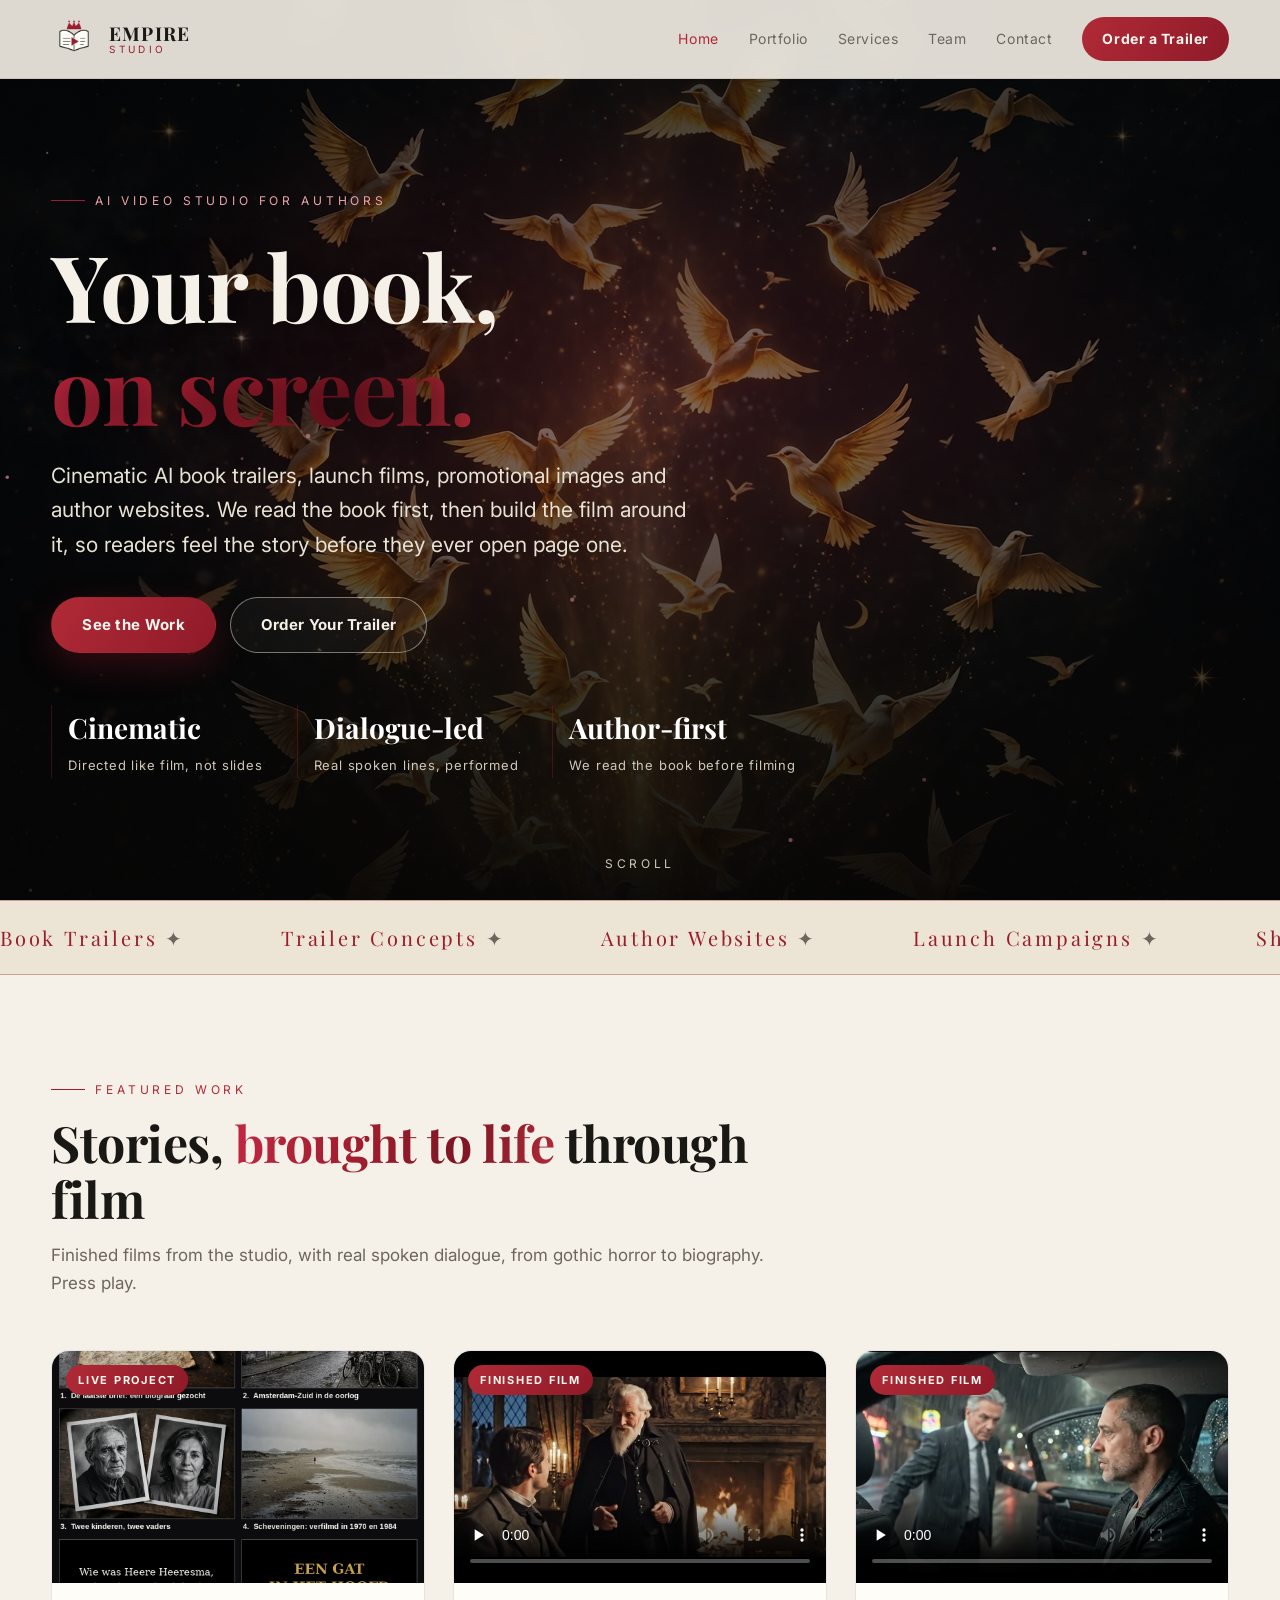
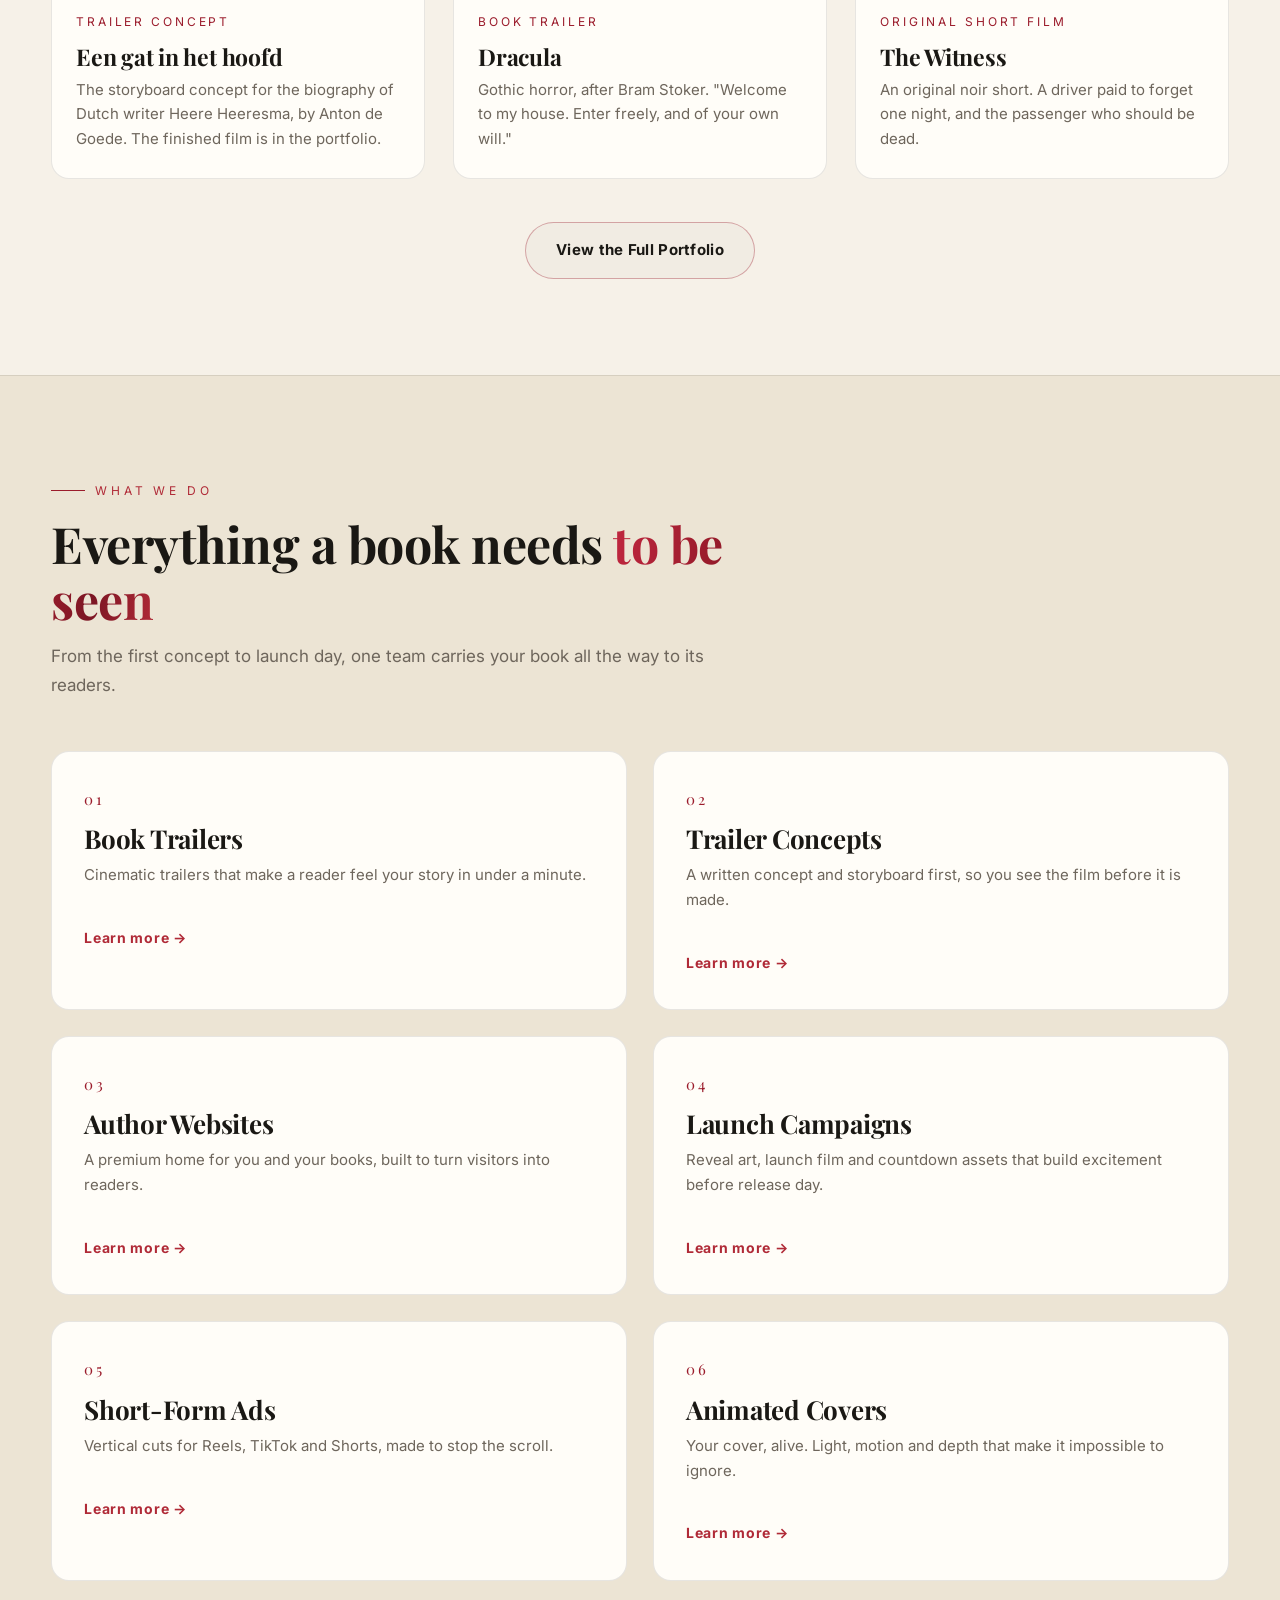
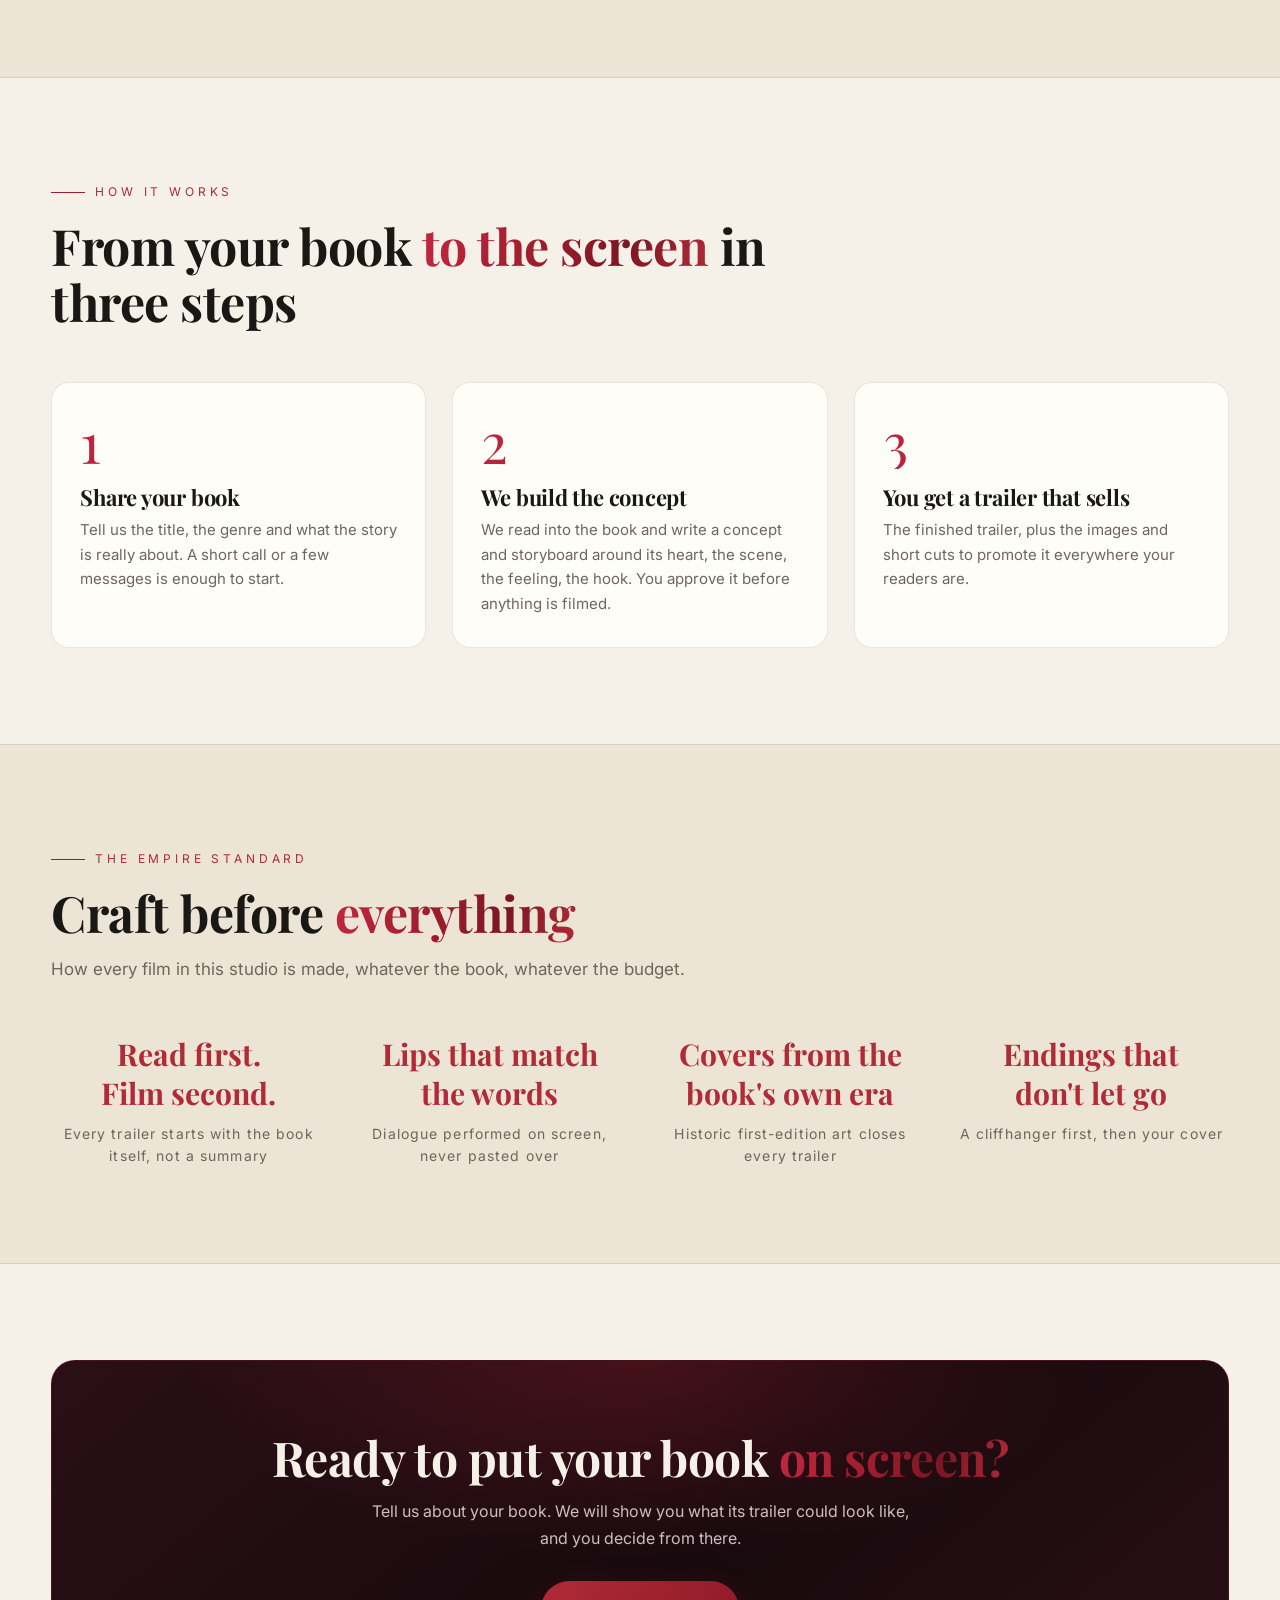
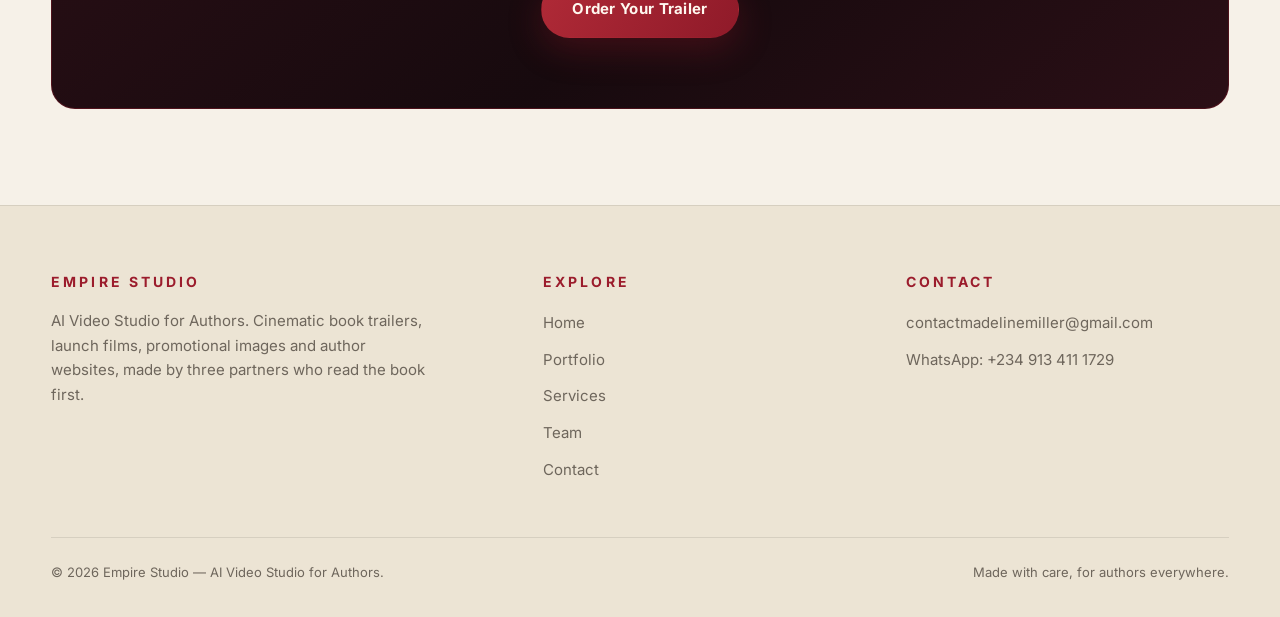
==== commit 9a5926ed: "3D WebGL hero, remove portfolio counts, add Empire Standard craft band" ====
--- a/index.html
+++ b/index.html
@@ -33,6 +33,7 @@
   <section class="hero">
     <div class="hero-bg"><img src="assets/promo-poster.webp" alt="An open book glowing with golden light, pages turning into birds flying into a dark sky"></div>
     <canvas id="gold-dust"></canvas>
+    <canvas id="hero-3d"></canvas>
     <div class="wrap hero-inner">
       <span class="eyebrow">AI Video Studio for Authors</span>
       <h1>Your book,<br><span class="gold-text">on screen.</span></h1>
@@ -42,9 +43,9 @@
         <a class="btn btn-ghost" href="contact.html">Order Your Trailer</a>
       </div>
       <div class="hero-meta">
-        <div><strong>23</strong><span>Portfolio Pieces</span></div>
-        <div><strong>8</strong><span>Service Areas</span></div>
-        <div><strong>3</strong><span>Partners, One Studio</span></div>
+        <div><strong>Cinematic</strong><span>Directed like film, not slides</span></div>
+        <div><strong>Dialogue-led</strong><span>Real spoken lines, performed</span></div>
+        <div><strong>Author-first</strong><span>We read the book before filming</span></div>
       </div>
     </div>
     <div class="scroll-hint">Scroll</div>
@@ -174,14 +175,19 @@
     </div>
   </section>
 
-  <!-- STATS -->
+  <!-- THE EMPIRE STANDARD -->
   <section class="section alt">
     <div class="wrap">
+      <div class="section-head reveal">
+        <span class="eyebrow">The Empire Standard</span>
+        <h2>Craft before <span class="gold-text">everything</span></h2>
+        <p>How every film in this studio is made, whatever the book, whatever the budget.</p>
+      </div>
       <div class="stats">
-        <div class="stat reveal"><strong>23</strong><span>Portfolio Pieces</span></div>
-        <div class="stat reveal"><strong>8</strong><span>Service Areas</span></div>
-        <div class="stat reveal"><strong>3</strong><span>Partners, One Studio</span></div>
-        <div class="stat reveal"><strong>1</strong><span>Goal — Your Book, Seen</span></div>
+        <div class="stat craft reveal"><strong>Read first.<br>Film second.</strong><span>Every trailer starts with the book itself, not a summary</span></div>
+        <div class="stat craft reveal"><strong>Lips that match<br>the words</strong><span>Dialogue performed on screen, never pasted over</span></div>
+        <div class="stat craft reveal"><strong>Covers from the<br>book's own era</strong><span>Historic first-edition art closes every trailer</span></div>
+        <div class="stat craft reveal"><strong>Endings that<br>don't let go</strong><span>A cliffhanger first, then your cover</span></div>
       </div>
     </div>
   </section>
@@ -235,6 +241,8 @@
   <figure><img src="" alt=""><figcaption></figcaption></figure>
 </div>
 
+<script src="https://cdnjs.cloudflare.com/ajax/libs/three.js/r128/three.min.js"></script>
+<script src="hero3d.js"></script>
 <script src="script.js"></script>
 </body>
 </html>
--- a/styles.css
+++ b/styles.css
@@ -117,6 +117,8 @@
     linear-gradient(180deg, rgba(5,5,5,0.82) 0%, rgba(5,5,5,0.55) 45%, rgba(5,5,5,0.97) 100%);
 }
 #gold-dust { position: absolute; inset: 0; z-index: 1; pointer-events: none; }
+#hero-3d { position: absolute; inset: 0; width: 100%; height: 100%; z-index: 1; pointer-events: none; }
+.page-hero #hero-3d { opacity: 0.55; }
 .hero-inner { position: relative; z-index: 2; }
 .eyebrow {
   display: inline-flex; align-items: center; gap: 10px;
@@ -135,6 +137,7 @@
 
 /* ---------- Page hero (inner pages) ---------- */
 .page-hero { padding: 170px 0 60px; position: relative; overflow: hidden; }
+.page-hero .wrap { position: relative; z-index: 2; }
 .page-hero::after {
   content: ""; position: absolute; inset: 0; pointer-events: none;
   background: radial-gradient(ellipse 60% 50% at 50% 0%, rgba(155, 28, 44, 0.10), transparent 70%);
@@ -237,6 +240,8 @@
 /* ---------- Stats ---------- */
 .stats { display: grid; grid-template-columns: repeat(4, 1fr); gap: 26px; text-align: center; }
 .stat strong { display: block; font-family: "Playfair Display", Georgia, serif; font-size: clamp(40px, 5vw, 60px); color: var(--gold-2); }
+.stat.craft strong { font-size: clamp(21px, 2.4vw, 30px); line-height: 1.3; }
+.stat.craft span { display: block; margin-top: 10px; line-height: 1.55; }
 .stat span { color: var(--muted); font-size: 14px; letter-spacing: 0.08em; }
 
 /* ---------- Team ---------- */
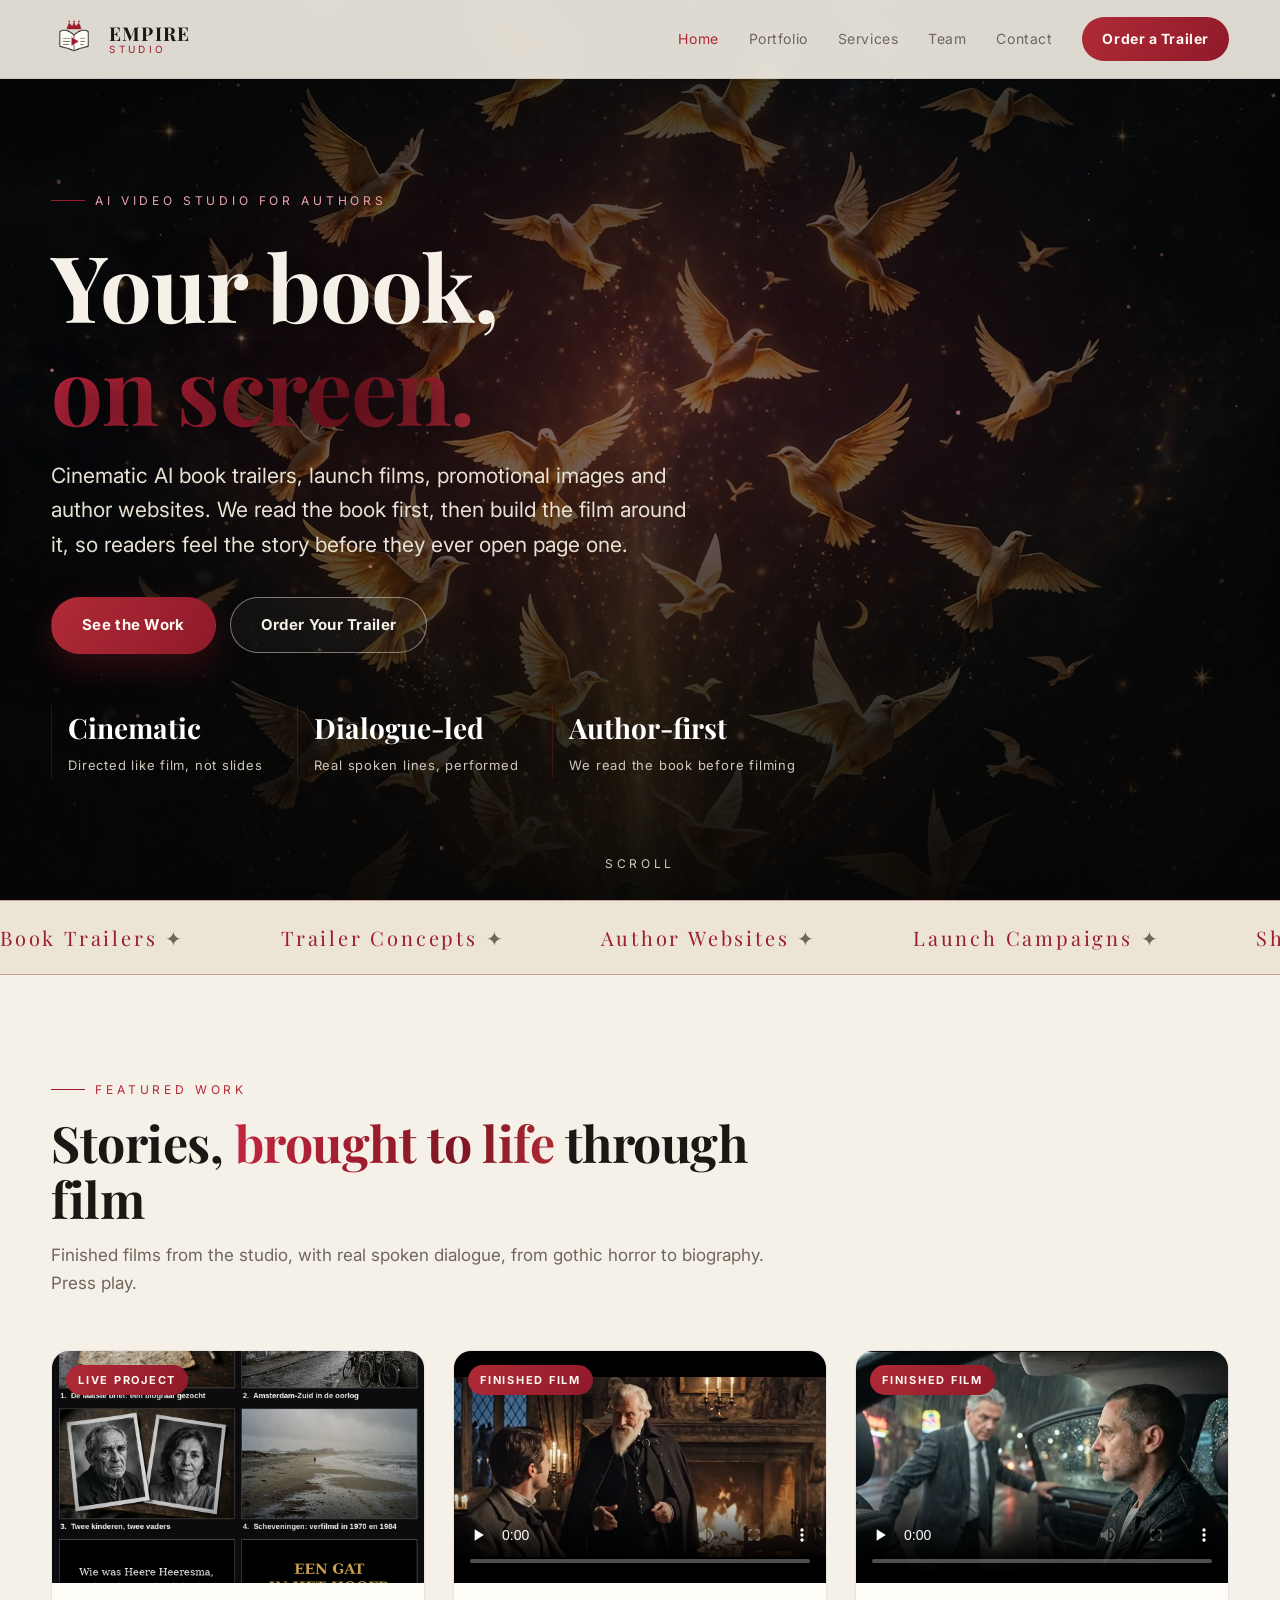
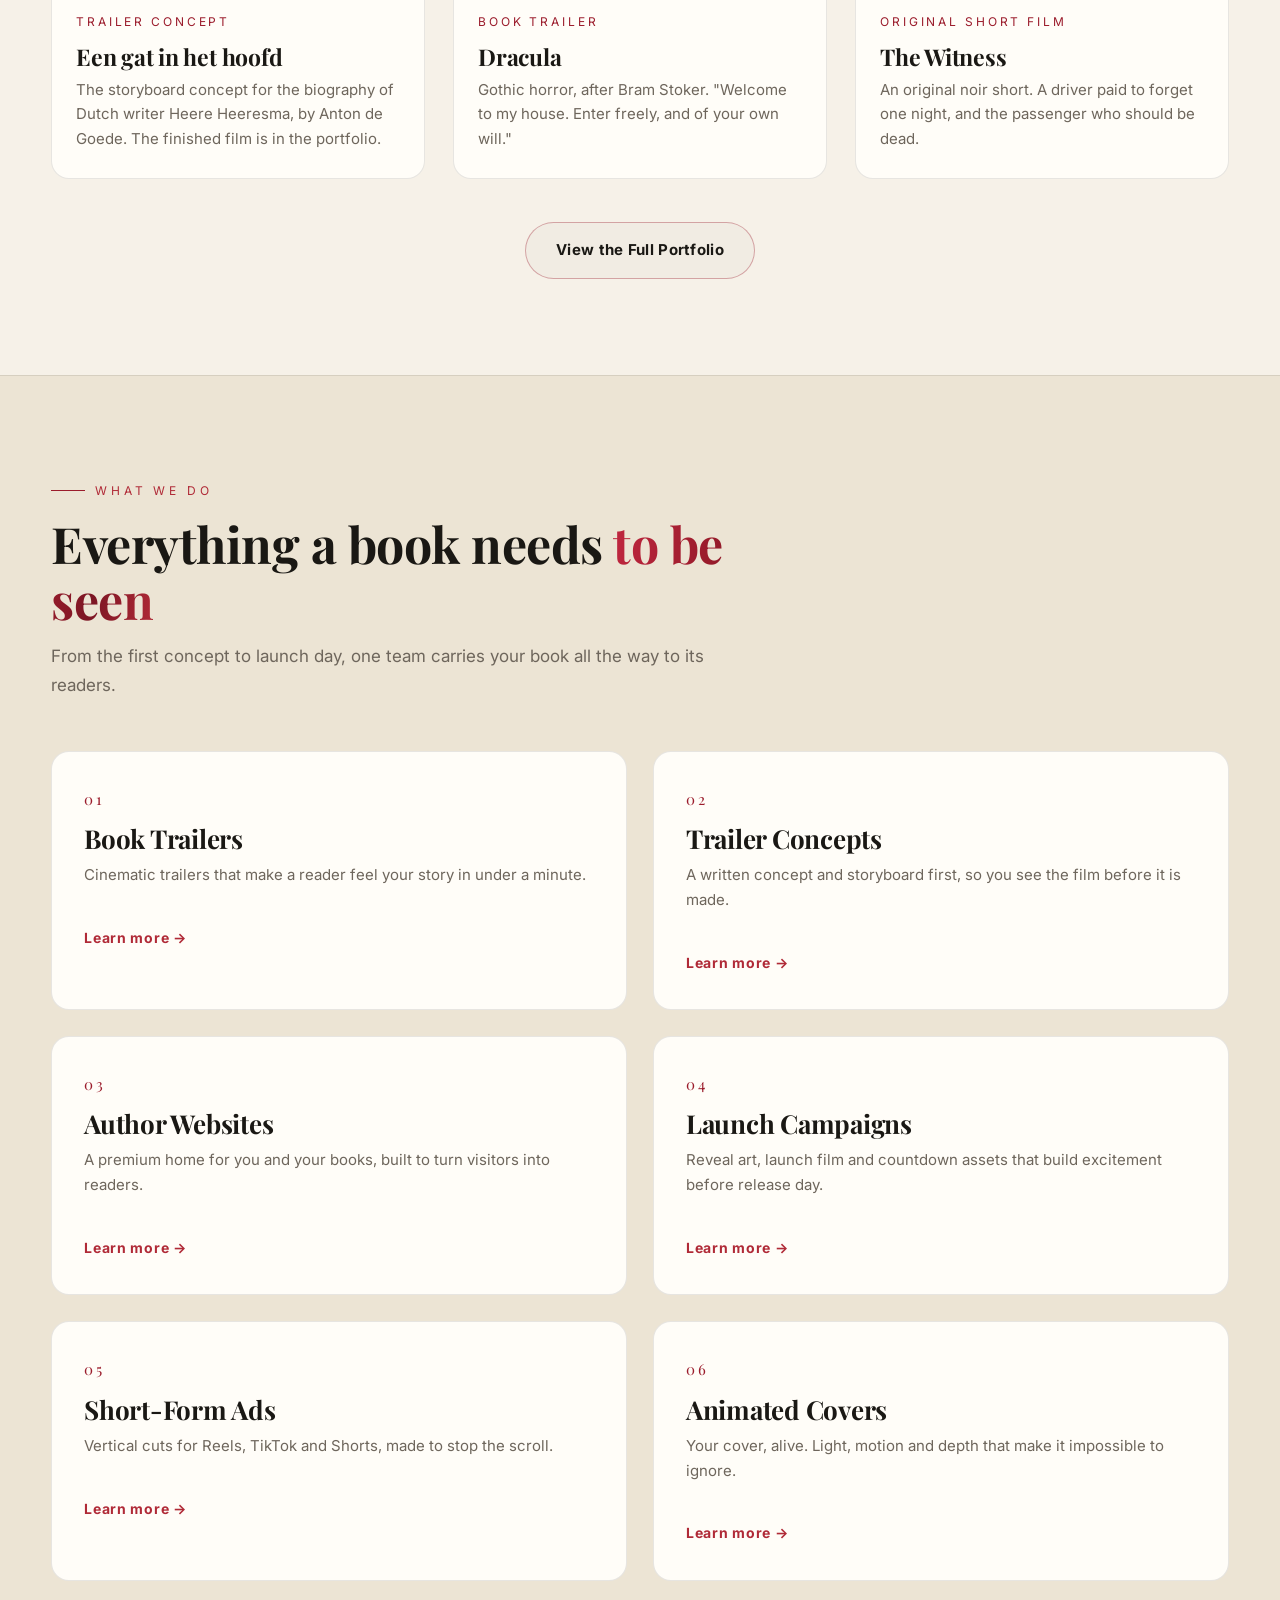
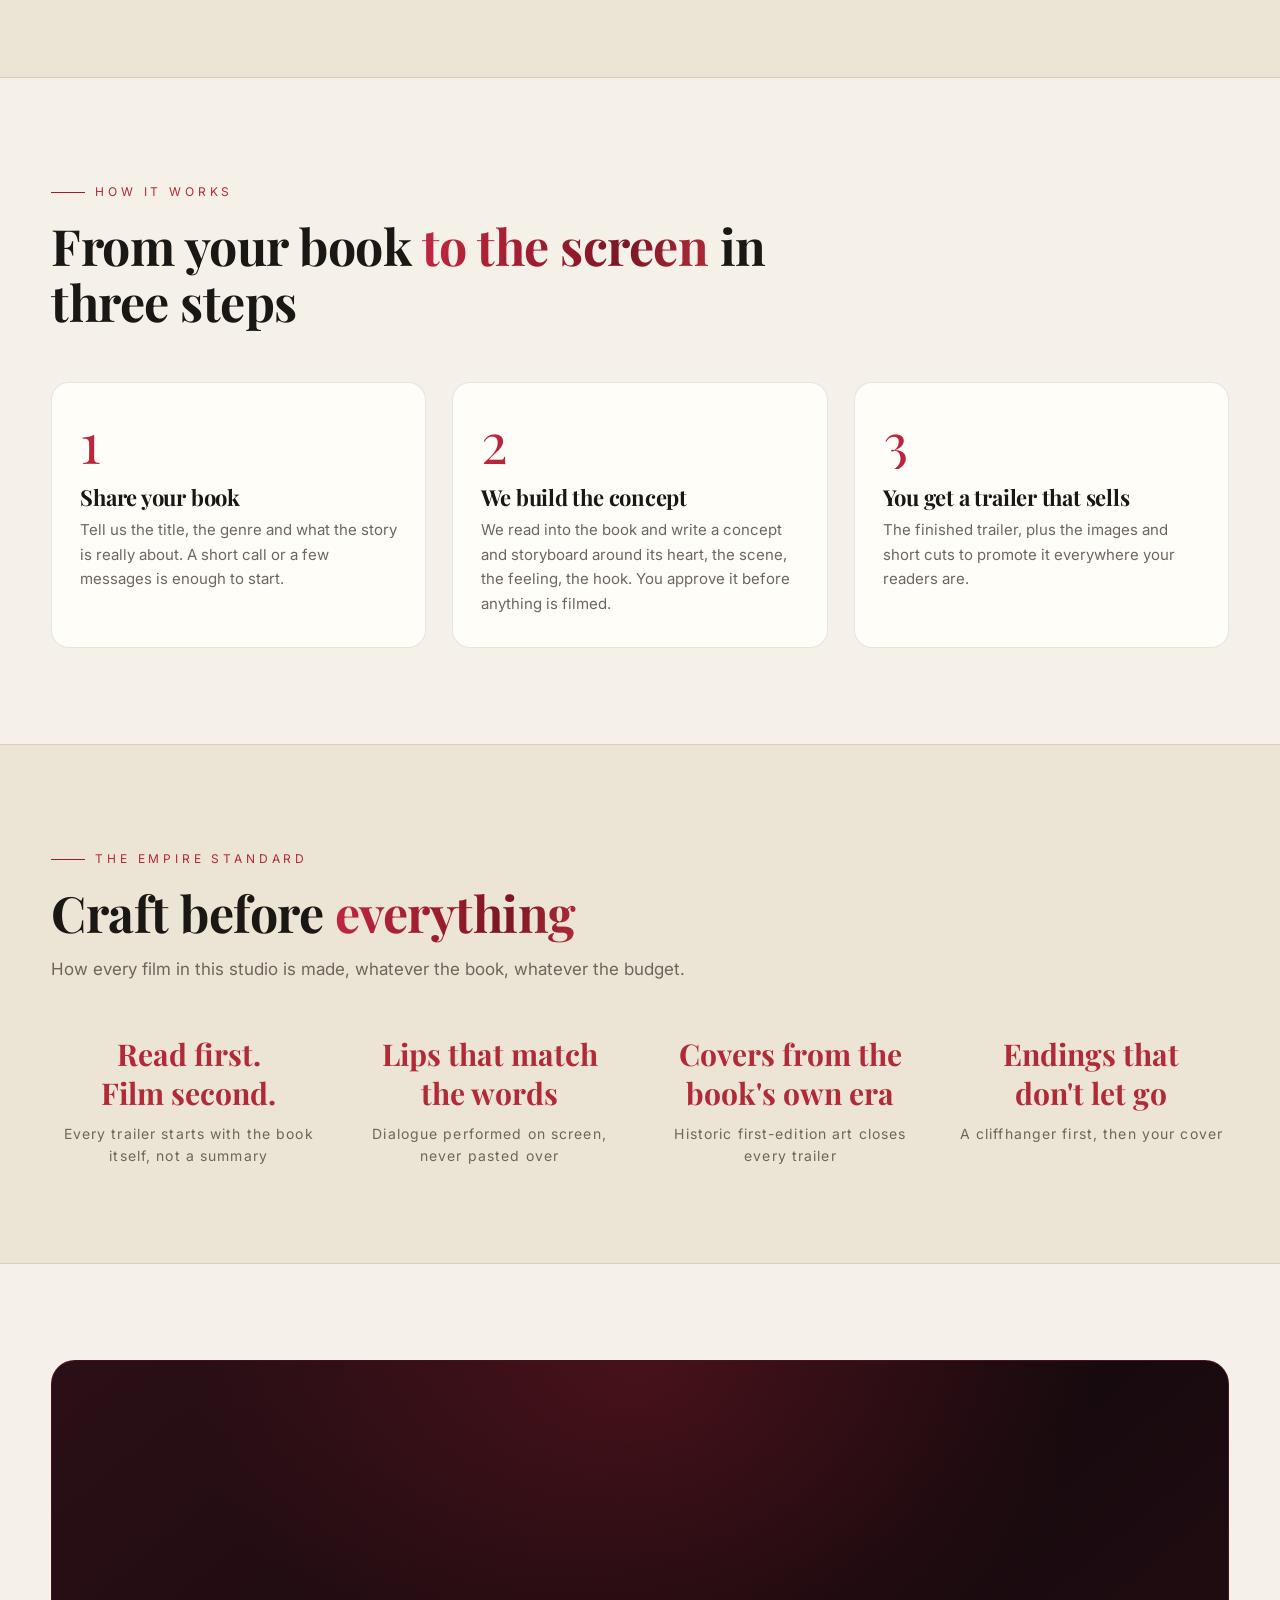
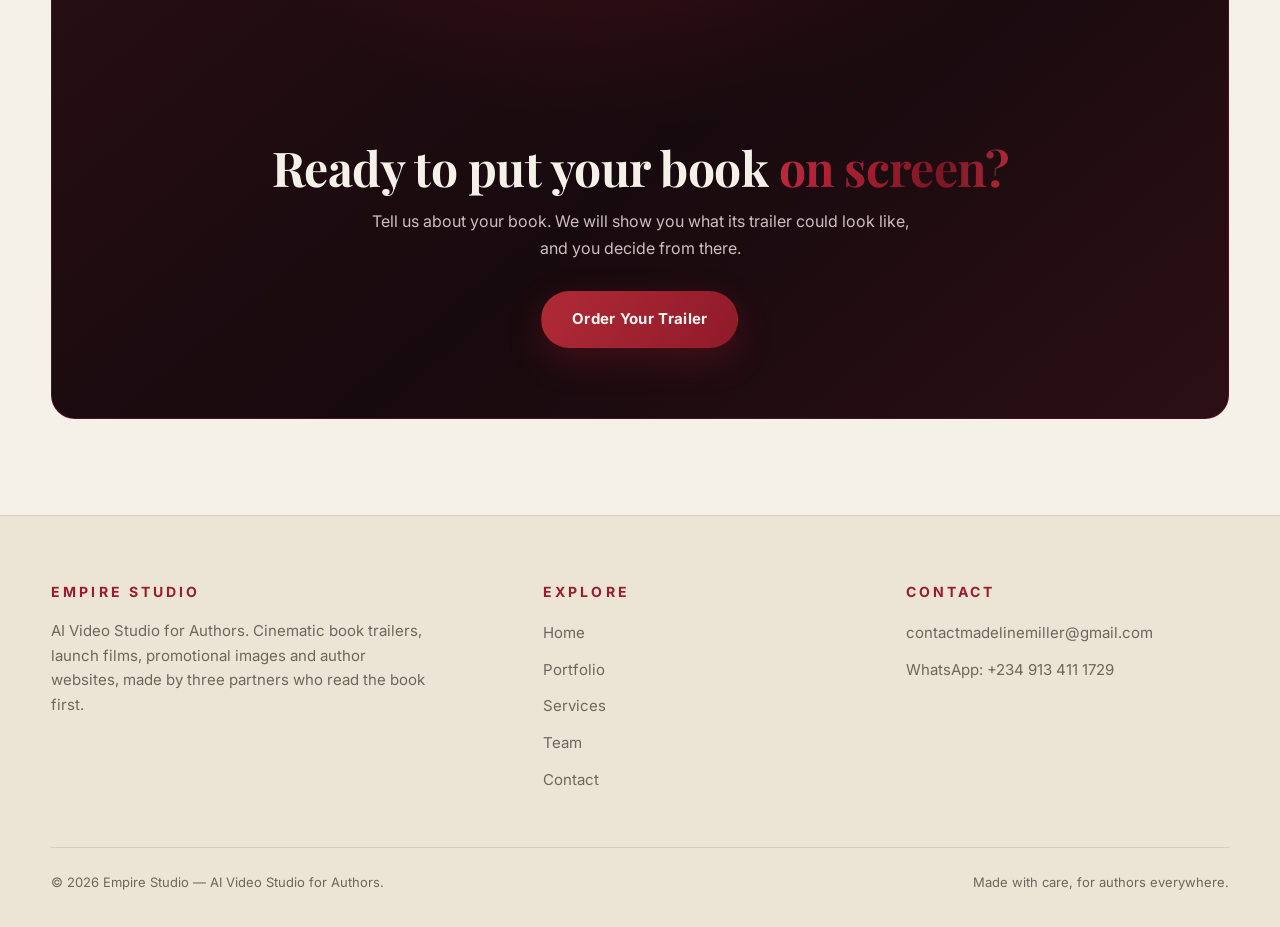
==== commit a4d004fd: "Crazy 3D everywhere: interactive posters, rotating 3D book, glare cards, magnetic buttons" ====
--- a/index.html
+++ b/index.html
@@ -196,6 +196,7 @@
   <section class="section">
     <div class="wrap">
       <div class="cta-band reveal">
+        <div class="book3d-wrap"><canvas id="book-3d" aria-hidden="true"></canvas></div>
         <h2>Ready to put your book <span class="gold-text">on screen?</span></h2>
         <p>Tell us about your book. We will show you what its trailer could look like, and you decide from there.</p>
         <a class="btn btn-gold" href="contact.html">Order Your Trailer</a>
@@ -243,6 +244,7 @@
 
 <script src="https://cdnjs.cloudflare.com/ajax/libs/three.js/r128/three.min.js"></script>
 <script src="hero3d.js"></script>
+<script src="book3d.js"></script>
 <script src="script.js"></script>
 </body>
 </html>
--- a/styles.css
+++ b/styles.css
@@ -378,3 +378,17 @@
 .work-media::after { color: #f6f1e8; }
 .badge.sample { color: #f6f1e8; }
 .lightbox-close { color: #f5f1e8; }
+
+/* ---- 3D everywhere: inner page heroes, the book, card glare ---- */
+.page-hero { position: relative; overflow: hidden; }
+.page-hero > .wrap { position: relative; z-index: 2; }
+.book3d-wrap { width: min(340px, 72vw); height: 300px; margin: 0 auto 10px; }
+#book-3d { width: 100%; height: 100%; display: block; }
+.work-card { position: relative; }
+.work-card::after {
+  content: ""; position: absolute; inset: 0; border-radius: inherit;
+  background: radial-gradient(420px circle at var(--mx, 50%) var(--my, 50%), rgba(255, 233, 168, 0.20), transparent 65%);
+  opacity: 0; transition: opacity 0.35s ease; pointer-events: none; z-index: 3;
+}
+.work-card:hover::after { opacity: 1; }
+.btn-gold { transition: transform 0.18s ease, box-shadow 0.25s ease; will-change: transform; }
